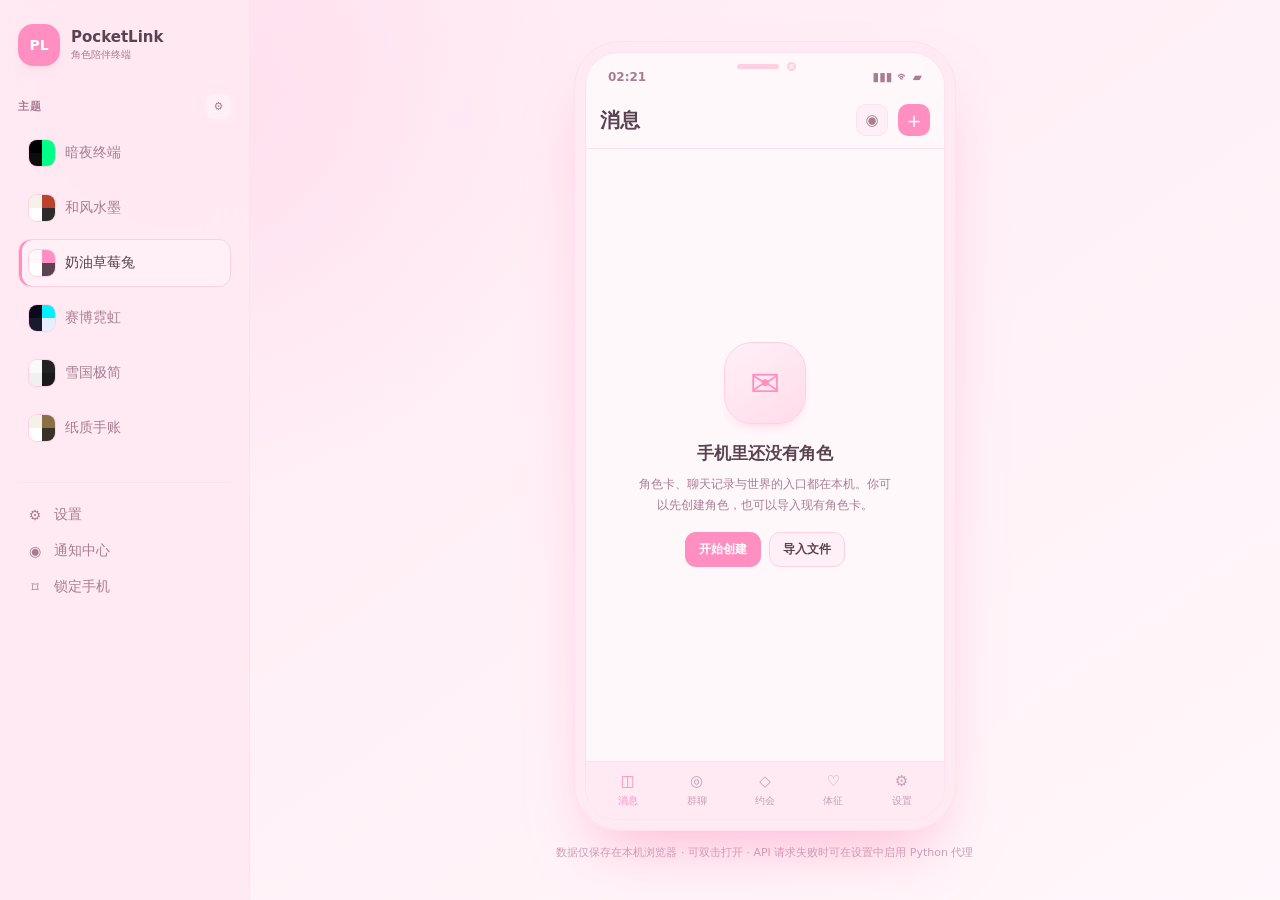
==== index.html @ b5852711 "Deploy PocketLink AI companion app" ====
<!doctype html>
<html lang="zh-CN">
<head>
  <meta charset="utf-8">
  <meta name="viewport" content="width=device-width,initial-scale=1,viewport-fit=cover">
  <meta name="color-scheme" content="light dark">
  <meta name="theme-color" content="#ff8fc0">
  <meta name="apple-mobile-web-app-capable" content="yes">
  <meta name="apple-mobile-web-app-status-bar-style" content="default">
  <meta name="apple-mobile-web-app-title" content="PocketLink">
  <meta name="mobile-web-app-capable" content="yes">
  <title>PocketLink · AI 角色扮演小手机</title>
  <link rel="manifest" href="manifest.webmanifest">
  <link rel="icon" href="icon.svg" type="image/svg+xml">
  <link rel="apple-touch-icon" href="icon.svg">
  <style>
    :root{--load-bg:#fff8fb;--load-fg:#5a4250;--load-acc:#ff8fc0}
    html,body{min-height:100%;margin:0;background:var(--load-bg);color:var(--load-fg)}
    body{font-family:"PingFang SC","Microsoft YaHei",system-ui,sans-serif}
    .initial-skeleton{display:grid;gap:10px;padding:24px}
    .initial-skeleton i{display:block;height:58px;border-radius:18px;background:linear-gradient(90deg,#ffe9f3,#fff0f7,#ffe9f3);background-size:200% 100%;animation:sk 1.4s infinite}
    .initial-skeleton i:first-child{width:58%;height:28px}
    @keyframes sk{to{background-position:-200% 0}}
  </style>
  <link rel="stylesheet" href="styles.css?v=4">
</head>
<body data-theme="strawberry">
  <div class="desktop-shell">
    <aside class="theme-rail" aria-label="主题选择器">
      <div class="brand">
        <div class="brand-mark">PL</div>
        <div>
          <strong>PocketLink</strong>
          <span>角色陪伴终端</span>
        </div>
      </div>
      <div class="rail-section">
        <div class="rail-title">
          <span>主题</span>
          <button class="mini-btn" data-action="open-theme-manager" title="主题管理">⚙</button>
        </div>
        <div id="themeRailList" class="theme-rail-list"></div>
      </div>
      <div class="rail-section rail-footer">
        <button class="rail-action" data-action="open-settings"><span>⚙</span>设置</button>
        <button class="rail-action" data-action="open-notifications"><span>◉</span>通知中心</button>
        <button class="rail-action" data-action="lock-app"><span>⌑</span>锁定手机</button>
      </div>
    </aside>

    <main class="stage">
      <section id="phone" class="phone">
        <div class="phone-hardware">
          <div class="phone-speaker"></div>
          <div class="phone-camera"></div>
        </div>
        <div class="phone-screen">
          <header class="status-bar">
            <span id="statusClock">09:41</span>
            <span>▮▮▮ ᯤ ▰</span>
          </header>
          <div id="screen" class="screen" aria-live="polite">
            <div class="initial-skeleton"><i></i><i></i><i></i><i></i><i></i></div>
          </div>
          <div id="callOverlay" class="call-overlay hidden" aria-live="polite"></div>
          <div id="sleepOverlay" class="sleep-overlay hidden" aria-live="polite"></div>
          <nav id="bottomNav" class="bottom-nav" aria-label="主导航">
            <button data-route="messages"><span>◫<i id="navUnread" class="nav-dot hidden"></i></span>消息</button>
            <button data-route="groups"><span>◎</span>群聊</button>
            <button data-route="dates"><span>◇</span>约会</button>
            <button data-route="health"><span>♡</span>体征</button>
            <button data-route="profile"><span>⚙</span>设置</button>
          </nav>
        </div>
        <div id="lockScreen" class="lock-screen hidden">
          <div class="lock-time" id="lockTime">09:41</div>
          <div class="lock-date" id="lockDate"></div>
          <div class="lock-brand">PocketLink</div>
          <button class="lock-open" data-action="unlock-app">轻触解锁</button>
        </div>
      </section>
      <p class="stage-hint">数据仅保存在本机浏览器 · 可双击打开 · API 请求失败时可在设置中启用 Python 代理</p>
    </main>
  </div>

  <div id="sheet" class="sheet hidden" role="dialog" aria-modal="true"></div>
  <div id="modal" class="modal hidden" role="dialog" aria-modal="true"></div>
  <div id="toasts" class="toasts"></div>
  <input id="globalFileInput" class="hidden" type="file">
  <script src="app.js?v=4" defer></script>
</body>
</html>
---- styles.css ----
:root {
  --safe-bottom: 10px;
  --font-scale: 1;
}

* {
  box-sizing: border-box;
}

html,
body {
  width: 100%;
  min-height: 100%;
  margin: 0;
}

body {
  overflow-x: hidden;
  overscroll-behavior: none;
  background:
    radial-gradient(circle at 16% 12%, color-mix(in srgb, var(--acc) 12%, transparent), transparent 28%),
    linear-gradient(145deg, var(--bg2), var(--bg));
  color: var(--fg);
  font-family: var(--font);
  font-size: calc(14px * var(--font-scale, 1));
  -webkit-font-smoothing: antialiased;
  font-family: var(--font), "Apple Color Emoji", "Segoe UI Emoji", "Noto Color Emoji", sans-serif;
  transition: background .25s ease, color .25s ease;
}

button,
input,
textarea,
select {
  color: inherit;
  font: inherit;
}

button {
  border: 0;
  cursor: pointer;
}

button:focus-visible,
input:focus-visible,
textarea:focus-visible,
select:focus-visible,
[tabindex]:focus-visible {
  outline: 2px solid var(--acc);
  outline-offset: 2px;
}

textarea {
  resize: vertical;
}

.hidden {
  display: none !important;
}

.desktop-shell {
  display: grid;
  grid-template-columns: 250px minmax(0, 1fr);
  min-height: 100vh;
}

.theme-rail {
  position: sticky;
  top: 0;
  height: 100vh;
  padding: 24px 18px;
  border-right: 1px solid var(--line);
  background: color-mix(in srgb, var(--panel) 86%, transparent);
  backdrop-filter: blur(18px);
  overflow-y: auto;
}

.brand {
  display: flex;
  align-items: center;
  gap: 11px;
  margin-bottom: 28px;
}

.brand-mark {
  display: grid;
  place-items: center;
  width: 42px;
  height: 42px;
  border-radius: calc(var(--radius) * .45);
  background: var(--acc);
  color: var(--me-fg);
  font-weight: 800;
  letter-spacing: 0;
  box-shadow: var(--shadow-bubble);
}

.brand strong,
.brand span {
  display: block;
}

.brand strong {
  font-size: 15px;
}

.brand span {
  margin-top: 2px;
  color: var(--dim);
  font-size: 10px;
}

.rail-section {
  margin-top: 22px;
}

.rail-title {
  display: flex;
  align-items: center;
  justify-content: space-between;
  margin-bottom: 10px;
  color: var(--dim);
  font-size: 11px;
  font-weight: 700;
  letter-spacing: .08em;
}

.theme-rail-list {
  display: grid;
  gap: 7px;
}

.theme-rail-item {
  display: grid;
  grid-template-columns: 28px 1fr;
  align-items: center;
  gap: 9px;
  width: 100%;
  padding: 9px;
  border: 1px solid transparent;
  border-radius: 12px;
  background: transparent;
  color: var(--dim);
  text-align: left;
}

.theme-rail-item:hover,
.theme-rail-item.active {
  border-color: var(--line2);
  background: var(--panel2);
  color: var(--fg);
}

.theme-rail-item.active {
  box-shadow: inset 3px 0 0 var(--acc);
}

.theme-swatch {
  display: grid;
  grid-template-columns: 1fr 1fr;
  width: 28px;
  height: 28px;
  overflow: hidden;
  border: 1px solid var(--line2);
  border-radius: 9px;
}

.theme-swatch i {
  display: block;
}

.rail-footer {
  margin-top: 30px;
  padding-top: 14px;
  border-top: 1px solid var(--line);
}

.rail-action {
  display: flex;
  align-items: center;
  gap: 10px;
  width: 100%;
  padding: 9px 8px;
  border-radius: 10px;
  background: transparent;
  color: var(--dim);
  text-align: left;
}

.rail-action:hover {
  background: var(--panel2);
  color: var(--fg);
}

.rail-action span {
  width: 18px;
  text-align: center;
}

.mini-btn {
  display: grid;
  place-items: center;
  width: 25px;
  height: 25px;
  border-radius: 8px;
  background: var(--panel2);
  color: var(--dim);
}

.stage {
  display: flex;
  flex-direction: column;
  align-items: center;
  justify-content: center;
  min-height: 100vh;
  padding: 24px;
}

.stage-hint {
  margin: 14px 0 0;
  color: var(--faint);
  font-size: 11px;
  text-align: center;
}

.phone {
  position: relative;
  width: 382px;
  height: 790px;
  flex: 0 0 auto;
  padding: 10px;
  border: 1px solid var(--line);
  border-radius: calc(var(--radius) + 12px);
  background: var(--panel);
  box-shadow: var(--shadow);
  transition: background .25s ease, border-color .25s ease, box-shadow .25s ease;
}

.phone-hardware {
  position: absolute;
  z-index: 20;
  top: 15px;
  left: 50%;
  width: 118px;
  height: 25px;
  transform: translateX(-50%);
  border-radius: 0 0 15px 15px;
  background: var(--bg);
  pointer-events: none;
}

.phone-speaker {
  position: absolute;
  top: 7px;
  left: 31px;
  width: 42px;
  height: 5px;
  border-radius: 4px;
  background: var(--line2);
}

.phone-camera {
  position: absolute;
  top: 5px;
  right: 28px;
  width: 9px;
  height: 9px;
  border: 2px solid var(--line2);
  border-radius: 50%;
  background: var(--bg2);
}

.phone-screen {
  position: relative;
  display: flex;
  flex-direction: column;
  height: 100%;
  overflow: hidden;
  border: 1px solid var(--line);
  border-radius: var(--radius);
  background: var(--bg);
  transition: background .3s ease, border-color .3s ease;
}

.status-bar {
  z-index: 10;
  display: flex;
  align-items: center;
  justify-content: space-between;
  min-height: 42px;
  padding: 13px 22px 7px;
  background: color-mix(in srgb, var(--bg) 86%, transparent);
  color: var(--dim);
  font-size: 12px;
  font-weight: 650;
  backdrop-filter: blur(14px);
}

.screen {
  position: relative;
  flex: 1;
  min-height: 0;
  overflow: hidden;
}

.bottom-nav {
  z-index: 10;
  display: grid;
  grid-template-columns: repeat(5, 1fr);
  flex: 0 0 auto;
  padding: 8px 8px calc(8px + env(safe-area-inset-bottom));
  border-top: 1px solid var(--line);
  background: color-mix(in srgb, var(--panel) 92%, transparent);
  backdrop-filter: blur(18px);
}

.bottom-nav button {
  position: relative;
  display: flex;
  flex-direction: column;
  align-items: center;
  gap: 3px;
  padding: 3px 0;
  border-radius: 10px;
  background: transparent;
  color: var(--faint);
  font-size: 10px;
}

.bottom-nav button span {
  position: relative;
  display: grid;
  place-items: center;
  min-height: 18px;
  font-size: 15px;
  line-height: 1;
}

.bottom-nav button.active {
  color: var(--acc);
}

.nav-dot {
  position: absolute;
  top: -5px;
  right: -8px;
  min-width: 14px;
  height: 14px;
  padding: 0 3px;
  border: 2px solid var(--panel);
  border-radius: 9px;
  background: var(--acc);
  color: var(--me-fg);
  font-size: 8px;
  font-style: normal;
  line-height: 10px;
}

.page {
  position: absolute;
  inset: 0;
  display: flex;
  flex-direction: column;
  animation: page-in .22s ease both;
}

@keyframes page-in {
  from { opacity: 0; transform: translateY(5px); }
  to { opacity: 1; transform: translateY(0); }
}

.topbar {
  z-index: 5;
  display: flex;
  align-items: center;
  gap: 10px;
  min-height: 54px;
  padding: 6px 14px 8px;
  border-bottom: 1px solid var(--line);
  background: color-mix(in srgb, var(--bg) 88%, transparent);
  backdrop-filter: blur(16px);
}

.topbar-main {
  min-width: 0;
  flex: 1;
}

.topbar-title {
  overflow: hidden;
  font-size: 20px;
  font-weight: 800;
  letter-spacing: 0;
  text-overflow: ellipsis;
  white-space: nowrap;
}

.topbar-subtitle {
  overflow: hidden;
  margin-top: 2px;
  color: var(--dim);
  font-size: 10px;
  text-overflow: ellipsis;
  white-space: nowrap;
}

.icon-btn {
  display: inline-grid;
  place-items: center;
  flex: 0 0 auto;
  width: 32px;
  height: 32px;
  border: 1px solid var(--line);
  border-radius: 10px;
  background: var(--panel2);
  color: var(--dim);
  font-size: 15px;
}

.icon-btn:hover {
  color: var(--fg);
  border-color: var(--line2);
}

.icon-btn.primary {
  border-color: transparent;
  background: var(--acc);
  color: var(--me-fg);
  font-size: 18px;
}

.icon-btn.danger {
  color: var(--err);
}

.page-scroll {
  flex: 1;
  min-height: 0;
  overflow-y: auto;
  overscroll-behavior: contain;
  padding-bottom: env(safe-area-inset-bottom);
  scrollbar-width: thin;
  scrollbar-color: var(--line2) transparent;
}

.page-content {
  padding: 14px;
}

.proactive-bar {
  display: flex;
  align-items: flex-start;
  gap: 9px;
  margin: 10px 12px 0;
  padding: 10px 11px;
  border: 1px solid color-mix(in srgb, var(--warn) 44%, var(--line));
  border-radius: 14px;
  background: color-mix(in srgb, var(--warn) 14%, var(--panel));
  color: var(--fg);
  font-size: 11px;
  line-height: 1.45;
}

.proactive-bar .spark {
  color: var(--warn);
}

.empty-state {
  display: flex;
  flex-direction: column;
  align-items: center;
  justify-content: center;
  min-height: 100%;
  padding: 34px 26px;
  text-align: center;
}

.empty-illustration {
  position: relative;
  display: grid;
  place-items: center;
  width: 82px;
  height: 82px;
  margin-bottom: 18px;
  border: 1px solid var(--line2);
  border-radius: 28px;
  background: linear-gradient(145deg, var(--panel2), var(--pop));
  color: var(--acc);
  font-size: 36px;
  box-shadow: var(--shadow-bubble);
}

.empty-state h2 {
  margin: 0;
  font-size: 17px;
}

.empty-state p {
  max-width: 260px;
  margin: 9px 0 17px;
  color: var(--dim);
  font-size: 12px;
  line-height: 1.7;
}

.empty-actions {
  display: flex;
  flex-wrap: wrap;
  justify-content: center;
  gap: 8px;
}

.btn {
  display: inline-flex;
  align-items: center;
  justify-content: center;
  gap: 7px;
  min-height: 34px;
  padding: 8px 13px;
  border: 1px solid var(--line2);
  border-radius: 11px;
  background: var(--panel2);
  color: var(--fg);
  font-size: 12px;
  font-weight: 650;
}

.btn:hover {
  border-color: var(--acc);
}

.btn.primary {
  border-color: transparent;
  background: var(--acc);
  color: var(--me-fg);
}

.btn.soft {
  border-color: transparent;
  background: color-mix(in srgb, var(--acc) 14%, var(--panel));
  color: var(--acc);
}

.btn.danger {
  border-color: color-mix(in srgb, var(--err) 50%, var(--line));
  color: var(--err);
}

.btn.wide {
  width: 100%;
}

.btn.small {
  min-height: 28px;
  padding: 5px 9px;
  border-radius: 9px;
  font-size: 10px;
}

.chat-list {
  padding: 6px 0 14px;
}

.chat-row {
  position: relative;
  display: grid;
  grid-template-columns: 46px minmax(0, 1fr) auto;
  align-items: center;
  gap: 11px;
  min-height: 68px;
  padding: 11px 18px;
  cursor: pointer;
}

.chat-row:hover {
  background: var(--panel2);
}

.chat-row:active {
  background: var(--pop);
}

.chat-avatar,
.avatar {
  position: relative;
  display: grid;
  place-items: center;
  overflow: visible;
  border-radius: 16px;
  background: var(--acc);
  color: var(--me-fg);
  font-size: 20px;
  font-weight: 750;
  background-position: center;
  background-size: cover;
}

.chat-avatar {
  width: 46px;
  height: 46px;
}

.avatar {
  width: 38px;
  height: 38px;
  font-size: 17px;
}

.avatar.large {
  width: 54px;
  height: 54px;
  border-radius: 18px;
  font-size: 23px;
}

.avatar > video,
.chat-avatar > video {
  width: 100%;
  height: 100%;
  border-radius: inherit;
  object-fit: cover;
  pointer-events: none;
}

.avatar.has-video,
.chat-avatar.has-video {
  overflow: hidden;
  background: var(--line2);
}

.online-dot {
  position: absolute;
  right: -1px;
  bottom: 1px;
  width: 12px;
  height: 12px;
  border: 2px solid var(--bg);
  border-radius: 50%;
  background: var(--ok);
}

.chat-main {
  min-width: 0;
}

.chat-line {
  display: flex;
  align-items: center;
  gap: 6px;
  min-width: 0;
}

.chat-name {
  overflow: hidden;
  font-size: 14px;
  font-weight: 750;
  text-overflow: ellipsis;
  white-space: nowrap;
}

.tag {
  display: inline-flex;
  align-items: center;
  max-width: 72px;
  min-height: 16px;
  padding: 1px 5px;
  overflow: hidden;
  border: 1px solid var(--line2);
  border-radius: 5px;
  color: var(--dim);
  font-size: 9px;
  line-height: 1.2;
  text-overflow: ellipsis;
  white-space: nowrap;
}

.tag.acc {
  border-color: color-mix(in srgb, var(--acc) 45%, var(--line));
  color: var(--acc);
}

.chat-preview {
  overflow: hidden;
  margin-top: 5px;
  color: var(--dim);
  font-size: 12.5px;
  text-overflow: ellipsis;
  white-space: nowrap;
}

.chat-side {
  display: flex;
  flex-direction: column;
  align-items: flex-end;
  gap: 7px;
  min-width: 36px;
}

.chat-time {
  color: var(--faint);
  font-size: 10px;
  white-space: nowrap;
}

.unread {
  display: grid;
  place-items: center;
  min-width: 18px;
  height: 18px;
  padding: 0 5px;
  border-radius: 10px;
  background: var(--acc);
  color: var(--me-fg);
  font-size: 10.5px;
  font-weight: 750;
}

.pin-mark {
  color: var(--warn);
  font-size: 10px;
}

.menu-list {
  display: grid;
  gap: 8px;
}

.menu-item {
  display: grid;
  grid-template-columns: 42px minmax(0, 1fr) auto;
  align-items: center;
  gap: 11px;
  width: 100%;
  padding: 11px;
  border: 1px solid var(--line);
  border-radius: 14px;
  background: var(--panel2);
  color: var(--fg);
  text-align: left;
}

.menu-item:hover {
  border-color: var(--line2);
  background: var(--pop);
}

.menu-icon {
  display: grid;
  place-items: center;
  width: 42px;
  height: 42px;
  border-radius: 13px;
  background: color-mix(in srgb, var(--acc) 14%, var(--panel));
  color: var(--acc);
  font-size: 20px;
}

.menu-item strong,
.menu-item small {
  display: block;
}

.menu-item strong {
  font-size: 13px;
}

.menu-item small {
  margin-top: 3px;
  color: var(--dim);
  font-size: 10px;
  line-height: 1.45;
}

.menu-chevron {
  color: var(--faint);
}

.chat-page .topbar {
  min-height: 58px;
}

.chat-heading {
  min-width: 0;
  flex: 1;
}

.chat-heading strong,
.chat-heading span {
  display: block;
  overflow: hidden;
  text-overflow: ellipsis;
  white-space: nowrap;
}

.chat-heading strong {
  font-size: 14px;
}

.chat-heading span {
  margin-top: 2px;
  color: var(--dim);
  font-size: 10px;
}

.group-check {
  margin: 8px 12px 0;
  padding: 8px 10px;
  border: 1px dashed var(--line2);
  border-radius: 11px;
  background: color-mix(in srgb, var(--panel) 75%, transparent);
  color: var(--dim);
  font-size: 9.5px;
  line-height: 1.5;
}

.group-check strong {
  color: var(--fg);
}

.message-list {
  display: flex;
  flex-direction: column;
  gap: 10px;
  min-height: 100%;
  padding: 12px 12px 22px;
}

.date-divider {
  align-self: center;
  margin: 7px 0;
  padding: 4px 9px;
  border-radius: 9px;
  background: color-mix(in srgb, var(--panel) 82%, transparent);
  color: var(--faint);
  font-size: 9px;
}

.msg {
  display: flex;
  align-items: flex-end;
  gap: 7px;
  max-width: 100%;
  animation: msg-in .35s ease both;
}

@keyframes msg-in {
  from { opacity: 0; transform: translateY(8px); }
  to { opacity: 1; transform: translateY(0); }
}

.msg.me {
  align-self: flex-end;
  flex-direction: row-reverse;
}

.msg .avatar {
  flex: 0 0 auto;
}

.msg-stack {
  display: flex;
  flex-direction: column;
  max-width: 84%;
}

.msg.me .msg-stack {
  align-items: flex-end;
}

.msg-author {
  margin: 0 4px 3px;
  color: var(--dim);
  font-size: 9px;
}

.msg-quote {
  max-width: 100%;
  margin-bottom: 4px;
  padding: 5px 8px;
  overflow: hidden;
  border-left: 2px solid var(--acc);
  border-radius: 6px;
  background: color-mix(in srgb, var(--panel) 82%, transparent);
  color: var(--dim);
  font-size: 9.5px;
  text-overflow: ellipsis;
  white-space: nowrap;
}

.bubble {
  position: relative;
  max-width: 100%;
  padding: 10px 13px;
  border: 1px solid var(--line);
  border-radius: var(--radius-bubble) var(--radius-bubble) var(--radius-bubble) 6px;
  background: var(--bubble);
  box-shadow: var(--shadow-bubble);
  font-size: 13.5px;
  line-height: 1.65;
  overflow-wrap: anywhere;
  transition: background .3s ease, color .3s ease, border-color .3s ease;
}

.bubble blockquote,
.msg-quote {
  border-left: 3px solid var(--acc);
}

.bubble blockquote {
  margin: 7px 0;
  padding: 7px 10px;
  border-radius: 7px;
  background: color-mix(in srgb, var(--acc) 9%, var(--panel2));
  color: var(--dim);
}

.bubble code {
  padding: 1px 4px;
  border: 1px solid var(--line);
  border-radius: 5px;
  background: color-mix(in srgb, var(--panel2) 88%, var(--acc));
  color: var(--acc2);
  font-family: ui-monospace, Consolas, monospace;
  font-size: .92em;
}

.bubble pre {
  margin: 8px 0;
  padding: 9px;
  overflow-x: auto;
  border: 1px solid var(--line);
  border-radius: 10px;
  background: color-mix(in srgb, var(--bg2) 90%, #000);
}

.bubble details {
  margin: 7px 0;
  padding: 8px;
  border: 1px solid var(--line);
  border-radius: 9px;
  background: color-mix(in srgb, var(--panel2) 88%, transparent);
}

.bubble summary {
  color: var(--acc);
  cursor: pointer;
  font-weight: 700;
}

.msg.me .bubble {
  border-color: transparent;
  border-radius: var(--radius-bubble) var(--radius-bubble) 6px var(--radius-bubble);
  background: var(--me);
  color: var(--me-fg);
}

.bubble p {
  margin: 0;
}

.bubble p + p {
  margin-top: 7px;
}

.bubble a {
  color: var(--acc2);
}

.msg-meta {
  display: flex;
  gap: 6px;
  margin: 4px 4px 0;
  color: var(--faint);
  font-size: 8.5px;
}

.msg-actions {
  display: flex;
  gap: 3px;
  margin-top: 3px;
}

.msg-actions button {
  padding: 2px 5px;
  border-radius: 6px;
  background: transparent;
  color: var(--faint);
  font-size: 9px;
}

.msg-actions button:hover {
  background: var(--panel2);
  color: var(--fg);
}

.typing {
  display: inline-flex;
  gap: 4px;
  align-items: center;
  min-height: 18px;
}

.typing i {
  width: 5px;
  height: 5px;
  border-radius: 50%;
  background: var(--dim);
  animation: typing .9s infinite alternate;
}

.typing i:nth-child(2) { animation-delay: .2s; }
.typing i:nth-child(3) { animation-delay: .4s; }

@keyframes typing {
  to { transform: translateY(-3px); opacity: .45; }
}

.system-msg {
  align-self: center;
  max-width: 88%;
  padding: 5px 9px;
  border: 1px solid var(--line);
  border-radius: 10px;
  background: color-mix(in srgb, var(--panel) 80%, transparent);
  color: var(--dim);
  font-size: 9.5px;
  text-align: center;
}

.voice-card {
  display: flex;
  align-items: center;
  gap: 9px;
  min-width: 150px;
}

.voice-play {
  display: grid;
  place-items: center;
  width: 30px;
  height: 30px;
  border-radius: 50%;
  background: color-mix(in srgb, var(--acc) 18%, var(--panel));
  color: var(--acc);
}

.waveform {
  display: flex;
  align-items: center;
  gap: 2px;
  height: 25px;
  flex: 1;
}

.waveform i {
  display: block;
  width: 2px;
  min-height: 4px;
  border-radius: 2px;
  background: currentColor;
  opacity: .55;
}

.voice-duration {
  font-size: 9px;
  opacity: .7;
}

.media-bubble {
  overflow: hidden;
  padding: 5px;
}

.media-bubble img,
.media-bubble video {
  display: block;
  width: 100%;
  max-height: 280px;
  border-radius: calc(var(--radius-bubble) - 3px);
  object-fit: cover;
}

.media-caption {
  padding: 7px 6px 4px;
  font-size: 12px;
}

.emoji-message {
  padding: 2px 4px;
  font-family: "Apple Color Emoji", "Segoe UI Emoji", "Noto Color Emoji", sans-serif;
  font-size: 42px;
  line-height: 1.15;
}

.location-message {
  display: grid;
  gap: 3px;
  min-width: 170px;
}

.location-map {
  display: grid;
  place-items: center;
  height: 74px;
  margin-bottom: 5px;
  border-radius: 9px;
  background:
    linear-gradient(35deg, transparent 42%, color-mix(in srgb, var(--line2) 70%, transparent) 43% 46%, transparent 47%),
    linear-gradient(125deg, transparent 48%, color-mix(in srgb, var(--line2) 65%, transparent) 49% 52%, transparent 53%),
    color-mix(in srgb, var(--acc) 12%, var(--panel2));
  color: var(--acc);
  font-size: 28px;
}

.location-message strong,
.location-message small {
  display: block;
}

.location-message small {
  color: var(--dim);
  font-size: 9px;
}

.transfer-message {
  display: flex;
  align-items: center;
  gap: 9px;
  min-width: 150px;
}

.transfer-icon {
  display: grid;
  place-items: center;
  width: 32px;
  height: 32px;
  border-radius: 10px;
  background: var(--acc);
  color: #fff;
  font-weight: 800;
}

.transfer-message strong,
.transfer-message small {
  display: block;
}

.transfer-message small {
  margin-top: 2px;
  color: var(--dim);
  font-size: 9px;
}

.transfer-message.accepted .transfer-icon {
  background: var(--ok);
}

.regenerate-note {
  margin-top: 4px;
  color: var(--warn);
  font-size: 8.5px;
}

.rich-frame {
  display: block;
  width: 100%;
  min-height: 32px;
  border: 0;
  background: transparent;
  color: var(--fg);
}

.status-panel {
  margin: 7px 0;
  padding: 9px;
  border: 1px solid var(--line2);
  border-radius: 10px;
  background: var(--panel2);
}

.status-panel summary {
  cursor: pointer;
  font-weight: 700;
}

.composer-wrap {
  flex: 0 0 auto;
  border-top: 1px solid var(--line);
  background: color-mix(in srgb, var(--panel) 94%, transparent);
  backdrop-filter: blur(18px);
}

.quick-bar {
  display: flex;
  gap: 6px;
  padding: 7px 10px 0;
  overflow-x: auto;
  scrollbar-width: none;
}

.quick-bar::-webkit-scrollbar {
  display: none;
}

.quick-chip {
  flex: 0 0 auto;
  padding: 5px 9px;
  border: 1px solid var(--line2);
  border-radius: 10px;
  background: var(--panel2);
  color: var(--dim);
  font-size: 10px;
}

.reply-banner {
  display: flex;
  align-items: center;
  gap: 8px;
  padding: 6px 11px 0;
  color: var(--dim);
  font-size: 9.5px;
}

.reply-banner span {
  flex: 1;
  overflow: hidden;
  text-overflow: ellipsis;
  white-space: nowrap;
}

.composer {
  display: grid;
  grid-template-columns: 34px 34px minmax(0, 1fr) 34px 38px;
  align-items: end;
  gap: 6px;
  padding: 8px 10px 10px;
}

.composer textarea {
  width: 100%;
  min-height: 38px;
  max-height: 104px;
  padding: 9px 12px;
  overflow-y: auto;
  border: 1px solid var(--line2);
  border-radius: 19px;
  background: var(--bg);
  line-height: 18px;
}

.composer-btn,
.send-btn {
  display: grid;
  place-items: center;
  width: 34px;
  height: 34px;
  border-radius: 50%;
  background: transparent;
  color: var(--dim);
}

.send-btn {
  width: 38px;
  height: 38px;
  background: var(--acc);
  color: var(--me-fg);
  font-size: 16px;
}

.surface {
  padding: 13px;
  border: 1px solid var(--line);
  border-radius: 16px;
  background: var(--panel);
}

.surface + .surface {
  margin-top: 11px;
}

.surface-title {
  display: flex;
  align-items: center;
  justify-content: space-between;
  gap: 10px;
  margin-bottom: 10px;
}

.surface-title strong {
  font-size: 13px;
}

.surface-title span {
  color: var(--dim);
  font-size: 10px;
}

.grid {
  display: grid;
  grid-template-columns: repeat(2, minmax(0, 1fr));
  gap: 9px;
}

.grid.three {
  grid-template-columns: repeat(3, minmax(0, 1fr));
}

.dashboard-intro {
  display: flex;
  align-items: center;
  justify-content: space-between;
  gap: 14px;
  min-height: 130px;
  margin-bottom: 12px;
  padding: 18px;
  overflow: hidden;
  border: 1px solid var(--line2);
  border-radius: 20px;
  background:
    radial-gradient(circle at 86% 18%, color-mix(in srgb, var(--acc) 32%, transparent), transparent 34%),
    linear-gradient(135deg, var(--panel2), var(--pop));
  box-shadow: var(--shadow-bubble);
}

.dashboard-intro span {
  color: var(--acc);
  font-size: 9px;
  font-weight: 800;
  letter-spacing: .12em;
}

.dashboard-intro h2 {
  margin: 6px 0 4px;
  font-size: 20px;
}

.dashboard-intro p {
  max-width: 220px;
  margin: 0;
  color: var(--dim);
  font-size: 10px;
  line-height: 1.55;
}

.dashboard-orbit {
  display: grid;
  place-items: center;
  width: 70px;
  height: 70px;
  flex: 0 0 auto;
  border: 1px solid var(--line2);
  border-radius: 50%;
  background: color-mix(in srgb, var(--panel) 70%, transparent);
  color: var(--acc);
  font-size: 18px;
  font-weight: 800;
  box-shadow: inset 0 0 0 9px color-mix(in srgb, var(--acc) 8%, transparent);
}

.dashboard-grid {
  display: grid;
  grid-template-columns: repeat(2, minmax(0, 1fr));
  gap: 9px;
  margin-bottom: 12px;
}

.dashboard-card {
  display: flex;
  min-height: 116px;
  flex-direction: column;
  align-items: flex-start;
  gap: 5px;
  padding: 13px;
  border: 1px solid var(--line);
  border-radius: 16px;
  background: var(--panel2);
  color: var(--fg);
  text-align: left;
}

.dashboard-card:hover {
  border-color: var(--line2);
  background: var(--pop);
}

.dashboard-card.primary {
  border-color: color-mix(in srgb, var(--acc) 55%, var(--line));
  background: color-mix(in srgb, var(--acc) 12%, var(--panel));
}

.dashboard-icon {
  display: grid;
  place-items: center;
  width: 34px;
  height: 34px;
  margin-bottom: 4px;
  border-radius: 11px;
  background: color-mix(in srgb, var(--acc) 15%, var(--panel));
  color: var(--acc);
  font-size: 17px;
}

.dashboard-card strong {
  font-size: 12px;
}

.dashboard-card small {
  color: var(--dim);
  font-size: 9px;
  line-height: 1.45;
}

.section-heading {
  display: flex;
  align-items: center;
  justify-content: space-between;
  gap: 10px;
  margin: 2px 2px 11px;
}

.section-heading strong,
.section-heading span {
  display: block;
}

.section-heading strong {
  font-size: 15px;
}

.section-heading span {
  margin-top: 3px;
  color: var(--dim);
  font-size: 9.5px;
}

.content-resource-grid {
  display: grid;
  gap: 8px;
  margin-bottom: 12px;
}

.content-resource-card {
  display: grid;
  grid-template-columns: 42px minmax(0, 1fr) auto;
  align-items: center;
  gap: 10px;
  padding: 11px;
  border: 1px solid var(--line);
  border-radius: 14px;
  background: var(--panel2);
  color: var(--fg);
  text-align: left;
}

.content-resource-card:hover {
  border-color: var(--acc);
}

.content-resource-icon {
  display: grid;
  place-items: center;
  width: 42px;
  height: 42px;
  border-radius: 13px;
  background: color-mix(in srgb, var(--acc) 12%, var(--panel));
  color: var(--acc);
  font-size: 16px;
}

.content-resource-card strong,
.content-resource-card small {
  display: block;
}

.content-resource-card strong {
  font-size: 12px;
}

.content-resource-card small {
  margin-top: 3px;
  color: var(--dim);
  font-size: 9px;
  line-height: 1.4;
}

.content-resource-card b {
  color: var(--acc);
  font-size: 14px;
}

.metric {
  padding: 10px;
  border: 1px solid var(--line);
  border-radius: 13px;
  background: var(--panel2);
}

.metric strong,
.metric span {
  display: block;
}

.metric strong {
  font-size: 15px;
}

.metric span {
  margin-top: 3px;
  color: var(--dim);
  font-size: 9px;
}

.progress {
  height: 7px;
  overflow: hidden;
  border-radius: 6px;
  background: var(--line);
}

.progress i {
  display: block;
  height: 100%;
  border-radius: inherit;
  background: var(--acc);
}

.api-card,
.manager-card,
.date-card,
.theme-card {
  position: relative;
  padding: 12px;
  border: 1px solid var(--line);
  border-radius: 15px;
  background: var(--panel2);
}

.api-card + .api-card,
.manager-card + .manager-card,
.date-card + .date-card {
  margin-top: 8px;
}

.card-head {
  display: flex;
  align-items: flex-start;
  gap: 9px;
}

.card-head-main {
  min-width: 0;
  flex: 1;
}

.card-head strong,
.card-head small {
  display: block;
}

.card-head strong {
  font-size: 13px;
}

.card-head small {
  margin-top: 3px;
  overflow: hidden;
  color: var(--dim);
  font-size: 9.5px;
  text-overflow: ellipsis;
  white-space: nowrap;
}

.card-actions {
  display: flex;
  flex-wrap: wrap;
  gap: 6px;
  margin-top: 10px;
}

.provider-template {
  padding: 9px;
  border: 1px dashed var(--line2);
  border-radius: 11px;
  color: var(--dim);
  font-size: 10px;
  line-height: 1.5;
}

.theme-card-grid {
  display: grid;
  grid-template-columns: repeat(2, minmax(0, 1fr));
  gap: 9px;
}

.theme-card {
  padding: 9px;
  cursor: pointer;
}

.theme-card.active {
  border-color: var(--acc);
  box-shadow: 0 0 0 1px var(--acc);
}

.theme-preview {
  display: grid;
  grid-template-columns: 1.2fr .7fr .7fr;
  height: 52px;
  margin-bottom: 8px;
  overflow: hidden;
  border: 1px solid var(--line2);
  border-radius: 11px;
}

.theme-preview i {
  display: block;
}

.theme-card strong {
  font-size: 11px;
}

.theme-card small {
  display: block;
  margin-top: 3px;
  color: var(--dim);
  font-size: 9px;
}

.tabs {
  display: flex;
  gap: 6px;
  padding: 10px 12px 0;
  overflow-x: auto;
  scrollbar-width: none;
}

.tabs::-webkit-scrollbar {
  display: none;
}

.tab {
  flex: 0 0 auto;
  padding: 7px 10px;
  border: 1px solid var(--line);
  border-radius: 10px;
  background: var(--panel2);
  color: var(--dim);
  font-size: 10px;
}

.tab.active {
  border-color: var(--acc);
  background: color-mix(in srgb, var(--acc) 14%, var(--panel));
  color: var(--acc);
}

.sheet {
  position: fixed;
  z-index: 80;
  inset: 0;
  display: flex;
  align-items: flex-end;
  justify-content: center;
  background: rgb(0 0 0 / .5);
  backdrop-filter: blur(3px);
}

.sheet-panel {
  width: min(410px, 100%);
  padding: 10px 12px calc(16px + env(safe-area-inset-bottom));
  border-radius: 22px 22px 0 0;
  background: var(--panel);
  box-shadow: 0 -18px 55px rgb(0 0 0 / .22);
  animation: sheet-in .24s ease both;
}

@keyframes sheet-in {
  from { transform: translateY(100%); }
  to { transform: translateY(0); }
}

.sheet-handle {
  width: 36px;
  height: 4px;
  margin: 0 auto 12px;
  border-radius: 3px;
  background: var(--line2);
}

.sheet-title {
  margin: 0 5px 10px;
  font-size: 13px;
}

.sheet-list {
  display: grid;
  gap: 7px;
}

.modal {
  position: fixed;
  z-index: 90;
  inset: 0;
  display: grid;
  place-items: center;
  padding: 18px;
  background: rgb(0 0 0 / .55);
  backdrop-filter: blur(5px);
}

.modal-panel {
  display: flex;
  flex-direction: column;
  width: min(720px, 100%);
  max-height: min(86vh, 820px);
  overflow: hidden;
  border: 1px solid var(--line2);
  border-radius: 20px;
  background: var(--panel);
  box-shadow: var(--shadow);
  animation: modal-in .2s ease both;
}

@keyframes modal-in {
  from { opacity: 0; transform: scale(.97) translateY(5px); }
  to { opacity: 1; transform: scale(1) translateY(0); }
}

.modal-head {
  display: flex;
  align-items: center;
  gap: 10px;
  padding: 14px 16px;
  border-bottom: 1px solid var(--line);
}

.modal-head h2 {
  min-width: 0;
  flex: 1;
  margin: 0;
  overflow: hidden;
  font-size: 15px;
  text-overflow: ellipsis;
  white-space: nowrap;
}

.modal-body {
  flex: 1;
  min-height: 0;
  padding: 16px;
  overflow: auto;
}

.modal-actions {
  display: flex;
  justify-content: flex-end;
  gap: 8px;
  padding: 12px 16px;
  border-top: 1px solid var(--line);
}

.form-grid {
  display: grid;
  grid-template-columns: repeat(2, minmax(0, 1fr));
  gap: 12px;
}

.form-grid.single {
  grid-template-columns: 1fr;
}

.field {
  min-width: 0;
}

.field.full {
  grid-column: 1 / -1;
}

.field label,
.field > span {
  display: block;
  margin: 0 0 5px 2px;
  color: var(--dim);
  font-size: 10px;
  font-weight: 650;
}

.field input,
.field textarea,
.field select {
  width: 100%;
  min-height: 36px;
  padding: 8px 10px;
  border: 1px solid var(--line2);
  border-radius: 10px;
  background: var(--bg);
  font-size: 12px;
}

.field textarea {
  min-height: 92px;
  line-height: 1.55;
}

.field textarea.tall {
  min-height: 180px;
}

.field-hint {
  margin: 5px 2px 0;
  color: var(--faint);
  font-size: 9px;
  line-height: 1.45;
}

.check-row {
  display: flex;
  align-items: center;
  justify-content: space-between;
  gap: 12px;
  padding: 8px 0;
  border-bottom: 1px solid var(--line);
}

.check-row:last-child {
  border-bottom: 0;
}

.check-row label {
  font-size: 11px;
}

.check-row small {
  display: block;
  margin-top: 2px;
  color: var(--dim);
  font-size: 9px;
}

.switch {
  position: relative;
  flex: 0 0 auto;
  width: 38px;
  height: 22px;
}

.switch input {
  position: absolute;
  opacity: 0;
}

.switch i {
  display: block;
  width: 100%;
  height: 100%;
  border-radius: 12px;
  background: var(--line2);
  transition: .2s ease;
}

.switch i::after {
  display: block;
  width: 16px;
  height: 16px;
  margin: 3px;
  border-radius: 50%;
  background: var(--panel);
  box-shadow: 0 1px 3px rgb(0 0 0 / .2);
  content: "";
  transition: .2s ease;
}

.switch input:checked + i {
  background: var(--acc);
}

.switch input:checked + i::after {
  transform: translateX(16px);
}

.range-row {
  display: grid;
  grid-template-columns: 1fr 58px;
  align-items: center;
  gap: 8px;
}

.range-row input[type="range"] {
  padding: 0;
  border: 0;
  background: transparent;
}

.range-row output {
  color: var(--dim);
  font-size: 10px;
  text-align: right;
}

.personality-grid {
  display: grid;
  gap: 7px;
  padding: 10px;
  border: 1px solid var(--line);
  border-radius: 12px;
  background: var(--panel2);
}

.personality-row {
  display: grid;
  grid-template-columns: 34px minmax(0, 1fr) 34px 28px;
  align-items: center;
  gap: 7px;
  color: var(--dim);
  font-size: 9px;
}

.personality-row input[type="range"] {
  width: 100%;
  accent-color: var(--acc);
}

.personality-row output {
  color: var(--acc);
  font-size: 9px;
  text-align: right;
}

.chip-row {
  display: flex;
  flex-wrap: wrap;
  gap: 6px;
}

.chip {
  padding: 5px 8px;
  border: 1px solid var(--line2);
  border-radius: 9px;
  background: var(--panel2);
  color: var(--dim);
  font-size: 9.5px;
}

.chip.active {
  border-color: var(--acc);
  background: color-mix(in srgb, var(--acc) 14%, var(--panel));
  color: var(--acc);
}

.prompt-item {
  display: grid;
  grid-template-columns: 28px minmax(0, 1fr) auto;
  gap: 8px;
  align-items: start;
  padding: 9px;
  border: 1px solid var(--line);
  border-radius: 12px;
  background: var(--panel2);
}

.prompt-item + .prompt-item {
  margin-top: 7px;
}

.drag-handle {
  padding-top: 2px;
  color: var(--faint);
  cursor: grab;
  text-align: center;
}

.prompt-item textarea {
  min-height: 72px;
}

.entry-preview {
  display: -webkit-box;
  overflow: hidden;
  color: var(--dim);
  font-size: 10px;
  line-height: 1.5;
  -webkit-box-orient: vertical;
  -webkit-line-clamp: 2;
}

.code {
  padding: 9px;
  overflow: auto;
  border: 1px solid var(--line);
  border-radius: 10px;
  background: color-mix(in srgb, var(--bg2) 88%, #000);
  color: var(--fg);
  font-family: ui-monospace, Consolas, monospace;
  font-size: 10px;
  line-height: 1.5;
  white-space: pre-wrap;
}

.toasts {
  position: fixed;
  z-index: 120;
  top: 18px;
  right: 18px;
  display: grid;
  gap: 8px;
  width: min(340px, calc(100vw - 32px));
  pointer-events: none;
}

.toast {
  padding: 10px 12px;
  border: 1px solid var(--line2);
  border-radius: 12px;
  background: var(--pop);
  box-shadow: var(--shadow);
  color: var(--fg);
  font-size: 11px;
  line-height: 1.5;
  animation: toast-in .2s ease both;
}

.toast.error {
  border-color: color-mix(in srgb, var(--err) 55%, var(--line));
}

.toast.success {
  border-color: color-mix(in srgb, var(--ok) 55%, var(--line));
}

@keyframes toast-in {
  from { opacity: 0; transform: translateY(-6px); }
  to { opacity: 1; transform: translateY(0); }
}

.lock-screen {
  position: absolute;
  z-index: 70;
  inset: 10px;
  display: flex;
  flex-direction: column;
  align-items: center;
  justify-content: center;
  border-radius: var(--radius);
  background:
    linear-gradient(160deg, color-mix(in srgb, var(--acc) 22%, var(--bg)), var(--bg) 48%),
    var(--bg);
  color: var(--fg);
}

.lock-time {
  font-size: 57px;
  font-weight: 300;
  letter-spacing: -.06em;
}

.lock-date {
  margin-top: 5px;
  color: var(--dim);
  font-size: 12px;
}

.lock-brand {
  margin-top: 48px;
  color: var(--acc);
  font-size: 12px;
  font-weight: 800;
  letter-spacing: .18em;
}

.lock-open {
  margin-top: 12px;
  padding: 9px 16px;
  border: 1px solid var(--line2);
  border-radius: 18px;
  background: color-mix(in srgb, var(--panel) 82%, transparent);
  color: var(--dim);
  font-size: 10px;
}

.notification {
  padding: 10px;
  border: 1px solid var(--line);
  border-radius: 12px;
  background: var(--panel2);
}

.memory-card {
  overflow: hidden;
  border: 1px solid var(--line2);
  border-radius: 18px;
  background: var(--panel);
  box-shadow: var(--shadow-bubble);
}

.memory-card + .memory-card {
  margin-top: 11px;
}

.memory-card-image,
.memory-card-pattern {
  width: 100%;
  height: 126px;
  object-fit: cover;
}

.memory-card-pattern {
  display: grid;
  place-items: center;
  background:
    radial-gradient(circle at 25% 30%, color-mix(in srgb, var(--acc) 45%, transparent), transparent 30%),
    linear-gradient(135deg, var(--panel2), var(--pop));
  color: var(--acc);
  font-size: 36px;
}

.memory-card-body {
  padding: 12px;
}

.memory-scene {
  margin: 0 0 9px;
  color: var(--fg);
  font-size: 11px;
  line-height: 1.65;
}

.memory-line {
  display: grid;
  grid-template-columns: auto 1fr;
  gap: 7px;
  padding: 6px 0;
  border-top: 1px solid var(--line);
  color: var(--dim);
  font-size: 10px;
}

.memory-line strong {
  color: var(--acc);
}

.notification + .notification {
  margin-top: 7px;
}

.notification.unread {
  border-color: color-mix(in srgb, var(--warn) 45%, var(--line));
}

.notification strong,
.notification span {
  display: block;
}

.notification strong {
  font-size: 11px;
}

.notification span {
  margin-top: 4px;
  color: var(--dim);
  font-size: 9.5px;
  line-height: 1.45;
}

.avatar-studio {
  display: grid;
  grid-template-columns: 112px minmax(0, 1fr);
  gap: 13px;
  align-items: start;
}

.avatar-preview-large {
  position: relative;
  display: grid;
  place-items: center;
  width: 112px;
  height: 112px;
  overflow: hidden;
  border: 1px solid var(--line2);
  border-radius: 32px;
  background: var(--panel2);
  color: var(--acc);
  font-size: 46px;
  box-shadow: var(--shadow-bubble);
}

.avatar-preview-large img,
.avatar-preview-large video {
  width: 100%;
  height: 100%;
  object-fit: cover;
}

.avatar-reference-card {
  display: flex;
  align-items: center;
  gap: 8px;
  padding: 8px;
  border: 1px dashed var(--line2);
  border-radius: 11px;
  background: var(--panel2);
}

.avatar-reference-card img {
  width: 42px;
  height: 42px;
  border-radius: 11px;
  object-fit: cover;
}

.workspace-tools {
  display: flex;
  flex-wrap: wrap;
  gap: 7px;
  margin-top: 9px;
}

.call-overlay {
  position: absolute;
  z-index: 65;
  inset: 0;
  display: flex;
  flex-direction: column;
  overflow: hidden;
  background: #09090b;
  color: #fff;
}

.call-stage {
  position: absolute;
  inset: 0;
}

.call-character-media,
.call-character-media img,
.call-character-media video {
  width: 100%;
  height: 100%;
  object-fit: cover;
}

.call-character-media::after {
  position: absolute;
  inset: 0;
  background: linear-gradient(to bottom, rgb(0 0 0 / .08), rgb(0 0 0 / .2) 48%, rgb(0 0 0 / .78));
  content: "";
}

.call-avatar-fallback {
  position: absolute;
  inset: 0;
  display: grid;
  place-items: center;
  background:
    radial-gradient(circle at 50% 38%, color-mix(in srgb, var(--acc) 45%, transparent), transparent 36%),
    linear-gradient(160deg, #252536, #08080d);
  color: var(--acc);
  font-size: 92px;
}

.call-top {
  position: relative;
  z-index: 3;
  display: flex;
  align-items: flex-start;
  justify-content: space-between;
  gap: 12px;
  padding: calc(18px + env(safe-area-inset-top)) 18px 12px;
}

.call-person strong,
.call-person span {
  display: block;
}

.call-person strong {
  font-size: 17px;
}

.call-person span {
  margin-top: 4px;
  color: rgb(255 255 255 / .72);
  font-size: 11px;
}

.call-status-pill {
  padding: 5px 9px;
  border: 1px solid rgb(255 255 255 / .2);
  border-radius: 12px;
  background: rgb(0 0 0 / .3);
  font-size: 10px;
  backdrop-filter: blur(10px);
}

.call-user-video {
  position: absolute;
  z-index: 3;
  top: calc(74px + env(safe-area-inset-top));
  right: 14px;
  width: 94px;
  height: 132px;
  overflow: hidden;
  border: 1px solid rgb(255 255 255 / .26);
  border-radius: 17px;
  background: #17171d;
  box-shadow: 0 12px 35px rgb(0 0 0 / .35);
}

.call-user-video video {
  width: 100%;
  height: 100%;
  object-fit: cover;
  transform: scaleX(-1);
}

.call-subtitle {
  position: absolute;
  z-index: 4;
  right: 18px;
  bottom: 168px;
  left: 18px;
  min-height: 50px;
  padding: 10px 12px;
  border: 1px solid rgb(255 255 255 / .12);
  border-radius: 14px;
  background: rgb(0 0 0 / .38);
  color: rgb(255 255 255 / .9);
  font-size: 12px;
  line-height: 1.55;
  backdrop-filter: blur(14px);
}

.call-controls {
  position: relative;
  z-index: 5;
  display: flex;
  align-items: center;
  justify-content: center;
  gap: 12px;
  margin-top: auto;
  padding: 14px 16px calc(20px + env(safe-area-inset-bottom));
  background: linear-gradient(to top, rgb(0 0 0 / .78), transparent);
}

.call-control {
  display: grid;
  place-items: center;
  width: 48px;
  height: 48px;
  border: 1px solid rgb(255 255 255 / .17);
  border-radius: 50%;
  background: rgb(255 255 255 / .11);
  color: #fff;
  font-size: 17px;
  backdrop-filter: blur(14px);
}

.call-control.active {
  background: rgb(255 255 255 / .28);
}

.call-control.end {
  background: #e5564b;
}

.call-control.generate {
  width: 54px;
  height: 54px;
  background: var(--acc);
  color: var(--me-fg);
}

.call-text-form {
  position: absolute;
  z-index: 6;
  right: 14px;
  bottom: 95px;
  left: 14px;
  display: grid;
  grid-template-columns: 1fr 38px;
  gap: 7px;
}

.call-text-form input {
  min-height: 40px;
  padding: 9px 12px;
  border: 1px solid rgb(255 255 255 / .2);
  border-radius: 18px;
  background: rgb(0 0 0 / .42);
  color: #fff;
  backdrop-filter: blur(14px);
}

.call-text-form button {
  border-radius: 50%;
  background: #fff;
  color: #111;
}

.sleep-overlay {
  position: absolute;
  z-index: 68;
  inset: 0;
  display: flex;
  flex-direction: column;
  align-items: center;
  justify-content: center;
  padding: 28px;
  background: #050509;
  color: rgb(255 255 255 / .72);
  text-align: center;
  transition: opacity 2s ease, background 2s ease;
}

.sleep-overlay.dim {
  background: #000;
  color: rgb(255 255 255 / .25);
}

.sleep-overlay .sleep-orb {
  width: 132px;
  height: 132px;
  margin-bottom: 24px;
  border: 1px solid rgb(255 255 255 / .12);
  border-radius: 50%;
  background: radial-gradient(circle at 36% 32%, var(--acc), color-mix(in srgb, var(--acc) 18%, #09090d) 42%, transparent 72%);
  box-shadow: 0 0 80px -18px var(--acc);
  animation: sleep-pulse 5s ease-in-out infinite;
}

@keyframes sleep-pulse {
  50% { transform: scale(1.05); opacity: .72; }
}

.sleep-overlay strong {
  color: #fff;
  font-size: 16px;
}

.sleep-overlay p {
  margin: 10px 0 20px;
  font-size: 11px;
  line-height: 1.7;
}

.sleep-stop {
  padding: 9px 16px;
  border: 1px solid rgb(255 255 255 / .2);
  border-radius: 18px;
  background: rgb(255 255 255 / .08);
  color: #fff;
}

.search-result {
  padding: 9px;
  border: 1px solid var(--line);
  border-radius: 11px;
  background: var(--panel2);
}

.search-result + .search-result {
  margin-top: 7px;
}

.search-result strong {
  font-size: 11px;
}

.search-result p {
  margin: 5px 0 0;
  color: var(--dim);
  font-size: 10px;
  line-height: 1.5;
}

/* 内置主题：奶油草莓兔 */
[data-theme="strawberry"] {
  --bg: #fff8fb; --bg2: #ffe9f3;
  --panel: #ffe9f3; --panel2: #fff0f7; --pop: #ffdcea;
  --line: #ffe0ee; --line2: #ffd0e2;
  --fg: #5a4250; --dim: #a87d92; --faint: #c99fb5;
  --acc: #ff8fc0; --acc2: #ffb6d5;
  --ok: #57bb84; --warn: #e2a63c; --err: #e5564b;
  --me: linear-gradient(135deg, #ffb6d5, #ff8fc0); --me-fg: #fff;
  --bubble: #fff;
  --radius: 34px; --radius-bubble: 20px;
  --font: "PingFang SC", "Hiragino Sans GB", "Microsoft YaHei", system-ui, sans-serif;
  --shadow: 0 34px 64px -24px rgba(255,130,180,.55);
  --shadow-bubble: 0 6px 16px -12px rgba(255,120,170,.9);
}

/* 内置主题：暗夜终端 */
[data-theme="terminal"] {
  --bg: #000; --bg2: #0a0a0a;
  --panel: #0d0d0d; --panel2: #141414; --pop: #1a1a1a;
  --line: #1f3f2a; --line2: #2a5a3a;
  --fg: #00ff88; --dim: #5bb77a; --faint: #397a50;
  --acc: #00ff88; --acc2: #00cc66;
  --ok: #00ff88; --warn: #ffaa00; --err: #ff5555;
  --me: #003d20; --me-fg: #00ff88;
  --bubble: #0d0d0d;
  --radius: 6px; --radius-bubble: 4px;
  --font: ui-monospace, Consolas, "Courier New", monospace;
  --shadow: 0 0 0 1px #00ff88, 0 0 40px -10px rgba(0,255,136,.3);
  --shadow-bubble: 0 0 0 1px #1f3f2a;
}

/* 内置主题：纸质手账 */
[data-theme="journal"] {
  --bg: #f5f0e8; --bg2: #ede5d8;
  --panel: #faf7f2; --panel2: #fffdf9; --pop: #e8dcc8;
  --line: #d8cbb5; --line2: #c4b49a;
  --fg: #3a3228; --dim: #795d3d; --faint: #a99777;
  --acc: #8b6f47; --acc2: #a88a5c;
  --ok: #6b9e5a; --warn: #c8873a; --err: #b8442e;
  --me: #e8dcc8; --me-fg: #3a3228;
  --bubble: #fff;
  --radius: 10px; --radius-bubble: 6px;
  --font: "Kaiti SC", "STKaiti", "Songti SC", "SimSun", serif;
  --shadow: 0 2px 12px rgba(139,111,71,.15);
  --shadow-bubble: 0 1px 4px rgba(139,111,71,.12);
}

/* 内置主题：赛博霓虹 */
[data-theme="cyber"] {
  --bg: #0a0a1a; --bg2: #12122a;
  --panel: #141428; --panel2: #1a1a35; --pop: #22224a;
  --line: #2a2a5a; --line2: #3a3a7a;
  --fg: #e8f0ff; --dim: #929fc7; --faint: #67739b;
  --acc: #00f0ff; --acc2: #ff2e88;
  --ok: #00ff88; --warn: #ffaa00; --err: #ff2e88;
  --me: linear-gradient(135deg, #ff2e88, #00f0ff); --me-fg: #0a0a1a;
  --bubble: #1a1a2e;
  --radius: 20px; --radius-bubble: 16px;
  --font: "Segoe UI", "PingFang SC", "Microsoft YaHei", system-ui, sans-serif;
  --shadow: 0 0 30px -8px rgba(0,240,255,.4);
  --shadow-bubble: 0 0 16px -6px rgba(0,240,255,.5);
}

/* 内置主题：和风水墨 */
[data-theme="sumi"] {
  --bg: #f5f2ea; --bg2: #ebe6da;
  --panel: #fff; --panel2: #faf8f3; --pop: #e8e2d5;
  --line: #d8d0c0; --line2: #b8ae9a;
  --fg: #2c2c2c; --dim: #626262; --faint: #8c8c8c;
  --acc: #b8442e; --acc2: #8a3020;
  --ok: #5a8a4a; --warn: #c8873a; --err: #b8442e;
  --me: #2c2c2c; --me-fg: #fff;
  --bubble: #fff;
  --radius: 6px; --radius-bubble: 4px;
  --font: "Songti SC", "STSong", "SimSun", serif;
  --shadow: 0 1px 4px rgba(0,0,0,.08);
  --shadow-bubble: 0 1px 2px rgba(0,0,0,.06);
}

/* 内置主题：雪国极简 */
[data-theme="snow"] {
  --bg: #fafafa; --bg2: #f0f0f0;
  --panel: #fff; --panel2: #f8f8f8; --pop: #eee;
  --line: #e0e0e0; --line2: #ccc;
  --fg: #1a1a1a; --dim: #626262; --faint: #949494;
  --acc: #222; --acc2: #444;
  --ok: #2e8a4a; --warn: #c8873a; --err: #c02e2e;
  --me: #222; --me-fg: #fff;
  --bubble: #f0f0f0;
  --radius: 14px; --radius-bubble: 12px;
  --font: "Inter", "Helvetica Neue", "PingFang SC", system-ui, sans-serif;
  --shadow: 0 1px 3px rgba(0,0,0,.06);
  --shadow-bubble: 0 1px 2px rgba(0,0,0,.04);
}

@media (max-width: 820px) {
  .desktop-shell {
    display: block;
  }

  .theme-rail {
    position: relative;
    display: flex;
    align-items: center;
    gap: 12px;
    width: 100%;
    height: auto;
    padding: calc(8px + env(safe-area-inset-top)) 12px 8px;
    overflow-x: auto;
    border-right: 0;
    border-bottom: 1px solid var(--line);
  }

  .brand {
    flex: 0 0 auto;
    margin: 0;
  }

  .brand > div:last-child,
  .rail-title,
  .rail-footer {
    display: none;
  }

  .rail-section {
    margin: 0;
  }

  .theme-rail-list {
    display: flex;
    gap: 6px;
  }

  .theme-rail-item {
    display: block;
    width: auto;
    padding: 5px;
  }

  .theme-rail-item span:last-child {
    display: none;
  }

  .stage {
    min-height: calc(100vh - 63px);
    padding: 10px 0 0;
  }

  .phone {
    width: min(100vw, 420px);
    height: calc(var(--viewport-height, 100dvh) - 82px - env(safe-area-inset-top));
    min-height: 620px;
    border-radius: var(--radius) var(--radius) 0 0;
    box-shadow: none;
  }

  .phone-screen {
    border-radius: calc(var(--radius) - 5px) calc(var(--radius) - 5px) 0 0;
  }

  .stage-hint {
    display: none;
  }

  .composer-wrap {
    transform: translateY(calc(var(--keyboard-offset, 0px) * -1));
    transition: transform .18s ease;
  }

  .form-grid {
    grid-template-columns: 1fr;
  }
}

@media (max-width: 420px) {
  .phone {
    width: 100vw;
    height: calc(var(--viewport-height, 100dvh) - 55px - env(safe-area-inset-top));
    padding: 5px;
    border-left: 0;
    border-right: 0;
  }

  .phone-hardware {
    top: 10px;
  }

  .lock-screen {
    inset: 5px;
  }

  .avatar-studio {
    grid-template-columns: 84px minmax(0, 1fr);
  }

  .avatar-preview-large {
    width: 84px;
    height: 84px;
    border-radius: 24px;
    font-size: 34px;
  }

  .call-user-video {
    width: 76px;
    height: 108px;
  }
}

@media (display-mode: standalone) {
  .theme-rail {
    display: none;
  }

  .stage {
    min-height: 100dvh;
    padding: 0;
  }

  .phone {
    width: 100vw;
    height: 100dvh;
    padding: 0;
    border: 0;
    border-radius: 0;
  }

  .phone-hardware {
    display: none;
  }

  .phone-screen {
    border: 0;
    border-radius: 0;
  }

  .stage-hint {
    display: none;
  }
}

@media (prefers-reduced-motion: reduce) {
  *,
  *::before,
  *::after {
    scroll-behavior: auto !important;
    animation-duration: .01ms !important;
    animation-iteration-count: 1 !important;
    transition-duration: .01ms !important;
  }
}
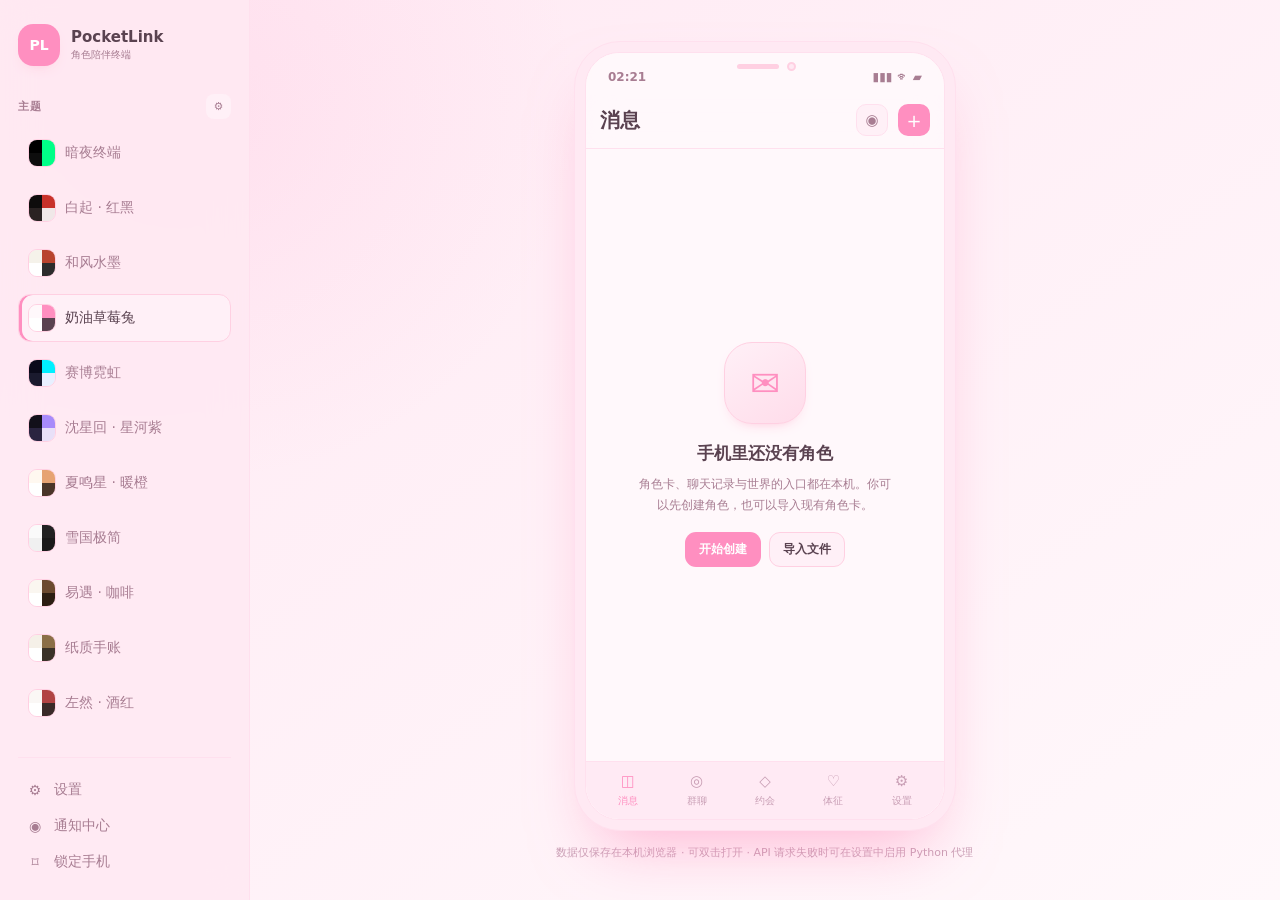
==== commit 3bd134fb: "Deploy PocketLink AI companion app" ====
--- a/index.html
+++ b/index.html
@@ -22,7 +22,7 @@
     .initial-skeleton i:first-child{width:58%;height:28px}
     @keyframes sk{to{background-position:-200% 0}}
   </style>
-  <link rel="stylesheet" href="styles.css?v=4">
+  <link rel="stylesheet" href="styles.css?v=7">
 </head>
 <body data-theme="strawberry">
   <div class="desktop-shell">
@@ -87,6 +87,6 @@
   <div id="modal" class="modal hidden" role="dialog" aria-modal="true"></div>
   <div id="toasts" class="toasts"></div>
   <input id="globalFileInput" class="hidden" type="file">
-  <script src="app.js?v=4" defer></script>
+  <script src="app.js?v=7" defer></script>
 </body>
 </html>
--- a/styles.css
+++ b/styles.css
@@ -2138,6 +2138,45 @@
 
 .memory-line strong {
   color: var(--acc);
+}
+
+.memory-item {
+  display: grid;
+  grid-template-columns: 28px minmax(0, 1fr) 32px;
+  align-items: center;
+  gap: 8px;
+  padding: 8px 0;
+  border-top: 1px solid var(--line);
+}
+
+.memory-type {
+  display: grid;
+  place-items: center;
+  width: 28px;
+  height: 28px;
+  border-radius: 9px;
+  background: color-mix(in srgb, var(--acc) 12%, var(--panel2));
+  color: var(--acc);
+}
+
+.memory-item-main {
+  min-width: 0;
+}
+
+.memory-item-main strong,
+.memory-item-main small {
+  display: block;
+}
+
+.memory-item-main strong {
+  font-size: 10.5px;
+  line-height: 1.45;
+}
+
+.memory-item-main small {
+  margin-top: 3px;
+  color: var(--dim);
+  font-size: 8.5px;
 }
 
 .notification + .notification {
@@ -2571,6 +2610,86 @@
   --shadow-bubble: 0 1px 2px rgba(0,0,0,.04);
 }
 
+/* 角色主题：夏鸣星 · 暖橙 */
+[data-theme="xiamingxing"] {
+  --bg:#fff8f0;--bg2:#fff0e0;
+  --panel:#fff5ec;--panel2:#fff9f4;--pop:#ffe7cf;
+  --line:#f0dcc8;--line2:#e0c8b0;
+  --fg:#4a3528;--dim:#a0846c;--faint:#c8b498;
+  --acc:#e6a372;--acc2:#f0c8a0;
+  --ok:#6dbb88;--warn:#e2a63c;--err:#e5564b;
+  --me:linear-gradient(135deg,#f0c8a0,#e6a372);--me-fg:#fff;
+  --bubble:#fff;
+  --radius:24px;--radius-bubble:16px;
+  --font:"PingFang SC","Hiragino Sans GB","Microsoft YaHei",system-ui,sans-serif;
+  --shadow:0 24px 54px -30px rgba(190,116,56,.30);
+  --shadow-bubble:0 5px 16px -13px rgba(190,116,56,.45);
+}
+
+/* 角色主题：左然 · 酒红 */
+[data-theme="zuoran"] {
+  --bg:#faf7f5;--bg2:#f5eee8;
+  --panel:#fdfaf8;--panel2:#f8f2ee;--pop:#f0e0dc;
+  --line:#e0d0c8;--line2:#c8b0a8;
+  --fg:#3a2a28;--dim:#8a6a68;--faint:#b09898;
+  --acc:#b14444;--acc2:#c96a6a;
+  --ok:#5f9d72;--warn:#e2a63c;--err:#b84444;
+  --me:#b14444;--me-fg:#fff;
+  --bubble:#fff;
+  --radius:12px;--radius-bubble:8px;
+  --font:"PingFang SC","Hiragino Sans GB","Microsoft YaHei",system-ui,sans-serif;
+  --shadow:0 12px 34px -26px rgba(90,45,42,.25);
+  --shadow-bubble:0 3px 12px -10px rgba(90,45,42,.32);
+}
+
+/* 角色主题：沈星回 · 星河紫 */
+[data-theme="shenxinghui"] {
+  --bg:#12101a;--bg2:#1a1628;
+  --panel:#1e1a30;--panel2:#262040;--pop:#302852;
+  --line:#3a3050;--line2:#504070;
+  --fg:#e8e0f8;--dim:#9a8ab8;--faint:#6a5a88;
+  --acc:#a78bfa;--acc2:#8b6cf0;
+  --ok:#6ee7b7;--warn:#e2a63c;--err:#ff5c7a;
+  --me:linear-gradient(135deg,#8b6cf0,#a78bfa);--me-fg:#fff;
+  --bubble:#2a2440;
+  --radius:16px;--radius-bubble:14px;
+  --font:"PingFang SC","Hiragino Sans GB","Microsoft YaHei",system-ui,sans-serif;
+  --shadow:0 28px 64px -30px rgba(83,52,170,.72);
+  --shadow-bubble:0 6px 20px -14px rgba(139,108,240,.70);
+}
+
+/* 角色主题：易遇 · 咖啡 */
+[data-theme="yiyu"] {
+  --bg:#faf6f0;--bg2:#f2e8dc;
+  --panel:#fdfaf6;--panel2:#f7f0e6;--pop:#eadcc8;
+  --line:#e0d0bc;--line2:#c8b094;
+  --fg:#2c1e12;--dim:#7a5c3c;--faint:#a88a68;
+  --acc:#6b4a2f;--acc2:#a67c52;
+  --ok:#6f9a69;--warn:#e2a63c;--err:#a94e3c;
+  --me:linear-gradient(135deg,#a67c52,#6b4a2f);--me-fg:#fff;
+  --bubble:#fff;
+  --radius:10px;--radius-bubble:7px;
+  --font:"PingFang SC","Hiragino Sans GB","Microsoft YaHei",system-ui,sans-serif;
+  --shadow:0 14px 38px -30px rgba(72,48,28,.34);
+  --shadow-bubble:0 3px 12px -10px rgba(72,48,28,.38);
+}
+
+/* 角色主题：白起 · 红黑 */
+[data-theme="baiqi"] {
+  --bg:#0e0c0c;--bg2:#161212;
+  --panel:#1a1616;--panel2:#241e1e;--pop:#302626;
+  --line:#3a2828;--line2:#503838;
+  --fg:#f0e8e8;--dim:#a89090;--faint:#785858;
+  --acc:#c8322a;--acc2:#e05a50;
+  --ok:#58b77a;--warn:#e2a63c;--err:#ff4d4d;
+  --me:#c8322a;--me-fg:#fff;
+  --bubble:#2a2222;
+  --radius:8px;--radius-bubble:6px;
+  --font:"PingFang SC","Hiragino Sans GB","Microsoft YaHei",system-ui,sans-serif;
+  --shadow:0 28px 62px -30px rgba(125,20,17,.72);
+  --shadow-bubble:0 5px 18px -14px rgba(200,50,42,.62);
+}
+
 @media (max-width: 820px) {
   .desktop-shell {
     display: block;
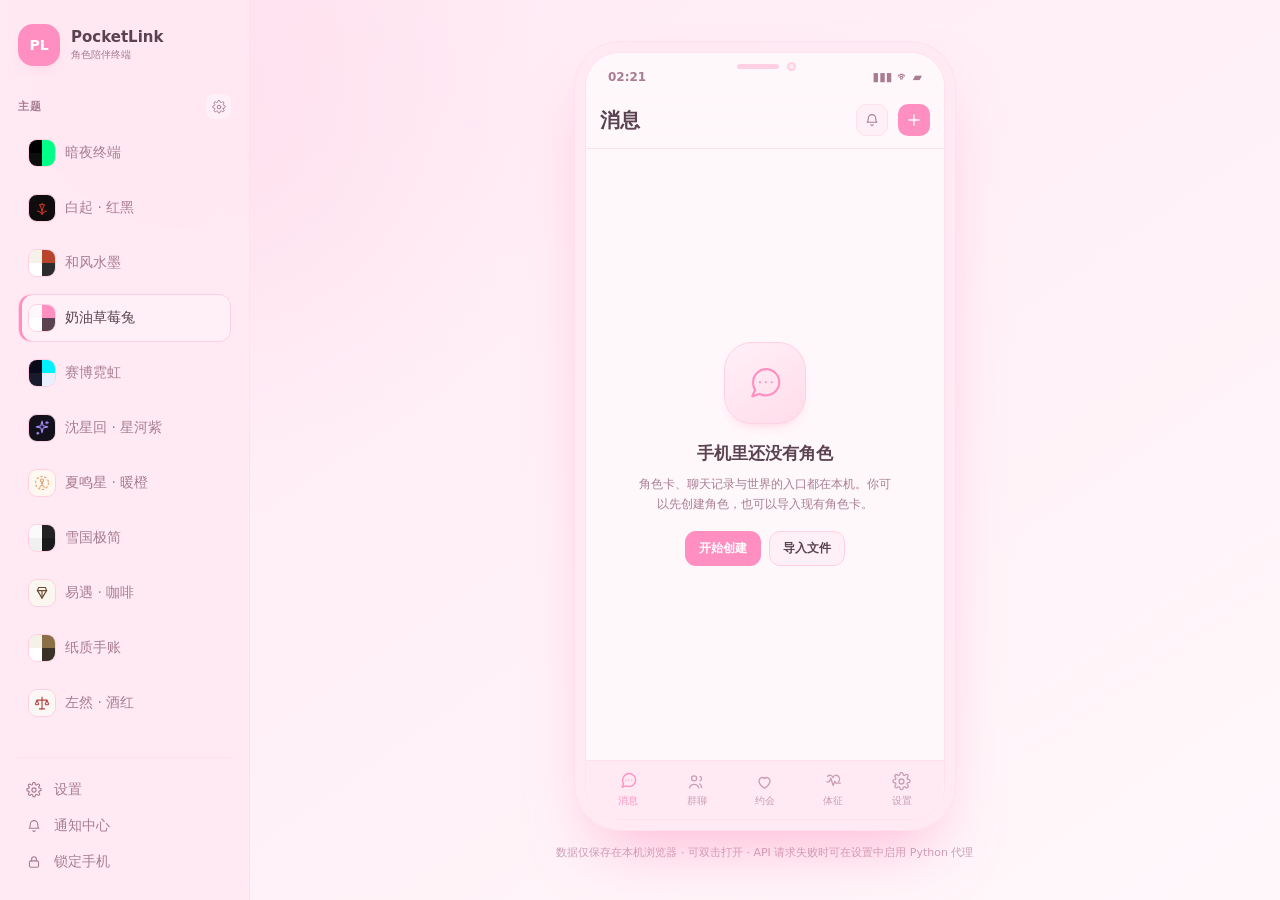
==== commit ba9bfeb4: "feat: 同步 PocketLink 功能更新与界面美化（v10） 相对线上 709cc3a 的全部改动：  功能 - 长期记忆与分级压缩：memories store（DB v2）、滚动摘要 re" ====
--- a/index.html
+++ b/index.html
@@ -22,7 +22,7 @@
     .initial-skeleton i:first-child{width:58%;height:28px}
     @keyframes sk{to{background-position:-200% 0}}
   </style>
-  <link rel="stylesheet" href="styles.css?v=7">
+  <link rel="stylesheet" href="styles.css?v=10">
 </head>
 <body data-theme="strawberry">
   <div class="desktop-shell">
@@ -37,14 +37,14 @@
       <div class="rail-section">
         <div class="rail-title">
           <span>主题</span>
-          <button class="mini-btn" data-action="open-theme-manager" title="主题管理">⚙</button>
+          <button class="mini-btn" data-action="open-theme-manager" title="主题管理" data-icon="settings"></button>
         </div>
         <div id="themeRailList" class="theme-rail-list"></div>
       </div>
       <div class="rail-section rail-footer">
-        <button class="rail-action" data-action="open-settings"><span>⚙</span>设置</button>
-        <button class="rail-action" data-action="open-notifications"><span>◉</span>通知中心</button>
-        <button class="rail-action" data-action="lock-app"><span>⌑</span>锁定手机</button>
+        <button class="rail-action" data-action="open-settings"><span data-icon="settings"></span>设置</button>
+        <button class="rail-action" data-action="open-notifications"><span data-icon="notification"></span>通知中心</button>
+        <button class="rail-action" data-action="lock-app"><span data-icon="lock"></span>锁定手机</button>
       </div>
     </aside>
 
@@ -65,11 +65,11 @@
           <div id="callOverlay" class="call-overlay hidden" aria-live="polite"></div>
           <div id="sleepOverlay" class="sleep-overlay hidden" aria-live="polite"></div>
           <nav id="bottomNav" class="bottom-nav" aria-label="主导航">
-            <button data-route="messages"><span>◫<i id="navUnread" class="nav-dot hidden"></i></span>消息</button>
-            <button data-route="groups"><span>◎</span>群聊</button>
-            <button data-route="dates"><span>◇</span>约会</button>
-            <button data-route="health"><span>♡</span>体征</button>
-            <button data-route="profile"><span>⚙</span>设置</button>
+            <button data-route="messages"><span data-icon="messages"><i id="navUnread" class="nav-dot hidden"></i></span>消息</button>
+            <button data-route="groups"><span data-icon="groups"></span>群聊</button>
+            <button data-route="dates"><span data-icon="dates"></span>约会</button>
+            <button data-route="health"><span data-icon="health"></span>体征</button>
+            <button data-route="profile"><span data-icon="settings"></span>设置</button>
           </nav>
         </div>
         <div id="lockScreen" class="lock-screen hidden">
@@ -87,6 +87,6 @@
   <div id="modal" class="modal hidden" role="dialog" aria-modal="true"></div>
   <div id="toasts" class="toasts"></div>
   <input id="globalFileInput" class="hidden" type="file">
-  <script src="app.js?v=7" defer></script>
+  <script src="app.js?v=10" defer></script>
 </body>
 </html>
--- a/styles.css
+++ b/styles.css
@@ -598,6 +598,15 @@
 .chat-avatar {
   width: 46px;
   height: 46px;
+  overflow: hidden;
+  line-height: 1;
+  text-align: center;
+}
+
+/* 群聊头像同时显示两位成员的首字，需要更小的字号才放得下 */
+.chat-avatar.stack-two {
+  font-size: 14px;
+  letter-spacing: -.02em;
 }
 
 .avatar {
@@ -2610,84 +2619,406 @@
   --shadow-bubble: 0 1px 2px rgba(0,0,0,.04);
 }
 
-/* 角色主题：夏鸣星 · 暖橙 */
+/* ==========================================================================
+   五个角色主题 · 独立视觉语言
+   每套主题拥有：专属字体栈 / 圆角逻辑 / 材质阴影 / 背景装饰层 / 符号语汇
+   六个基础主题不受影响。
+   ========================================================================== */
+
+/* 角色主题：夏鸣星 · 暖橙 —— 「橘子汽水与六出花」
+   视觉命题：夏日气泡的轻盈 + 音乐剧舞台的光斑 + 白切黑的暗涌
+   字体：圆润人文无衬线，字距略松，像舞台报幕
+   圆角：大圆角（汽水气泡感）；阴影极轻（漂浮感） */
 [data-theme="xiamingxing"] {
-  --bg:#fff8f0;--bg2:#fff0e0;
-  --panel:#fff5ec;--panel2:#fff9f4;--pop:#ffe7cf;
-  --line:#f0dcc8;--line2:#e0c8b0;
-  --fg:#4a3528;--dim:#a0846c;--faint:#c8b498;
-  --acc:#e6a372;--acc2:#f0c8a0;
-  --ok:#6dbb88;--warn:#e2a63c;--err:#e5564b;
-  --me:linear-gradient(135deg,#f0c8a0,#e6a372);--me-fg:#fff;
+  --bg:#fff8f0;--bg2:#ffefdd;
+  --panel:#fff6ee;--panel2:#fffaF5;--pop:#ffe3c6;
+  --line:#f3ddc6;--line2:#e4c9aa;
+  --fg:#4a3428;--dim:#9c7f66;--faint:#c9b39a;
+  --acc:#e6a372;--acc2:#f2c9a2;
+  /* 暗涌色：白切黑的那一层，用在强调描边与深层投影 */
+  --deep:#8a4f2c;
+  --ok:#6cbb8a;--warn:#e2a63c;--err:#e5564b;
+  --me:linear-gradient(135deg,#f4cba4,#e6a372);--me-fg:#fff;
   --bubble:#fff;
-  --radius:24px;--radius-bubble:16px;
-  --font:"PingFang SC","Hiragino Sans GB","Microsoft YaHei",system-ui,sans-serif;
-  --shadow:0 24px 54px -30px rgba(190,116,56,.30);
-  --shadow-bubble:0 5px 16px -13px rgba(190,116,56,.45);
-}
-
-/* 角色主题：左然 · 酒红 */
+  --radius:26px;--radius-bubble:17px;
+  /* 字体：圆体（音乐剧的明亮、少年感的圆润收笔） */
+  --font:"HarmonyOS Sans SC","MiSans","PingFang SC","Hiragino Sans GB","Microsoft YaHei",system-ui,sans-serif;
+  --letter:.012em;
+  --shadow:0 22px 50px -30px rgba(186,112,54,.30);
+  --shadow-bubble:0 5px 16px -13px rgba(186,112,54,.42);
+  /* 背景装饰层：汽水气泡 + 舞台柔光 */
+  --deco-a:radial-gradient(circle 3px at 12% 18%, color-mix(in srgb,var(--acc) 55%,transparent), transparent 60%);
+  --deco-b:radial-gradient(circle 2px at 78% 34%, color-mix(in srgb,var(--acc2) 70%,transparent), transparent 60%);
+  --deco-c:radial-gradient(circle 4px at 62% 82%, color-mix(in srgb,var(--acc) 38%,transparent), transparent 60%);
+  --deco-d:radial-gradient(120% 70% at 82% -8%, color-mix(in srgb,var(--acc) 20%,transparent), transparent 62%);
+  --me-tint:linear-gradient(135deg, color-mix(in srgb,var(--acc) 9%,transparent), transparent 60%);
+}
+
+/* 角色主题：左然 · 酒红 —— 「白梅与天平」
+   视觉命题：法度、克制的理性秩序 + 白梅的清冷 + 一点知性的书卷气
+   字体：衬线体（法典与卷宗）；字距收紧，一丝不苟
+   圆角：小圆角近直角（直线、准则、卡尺）；阴影干净利落 */
 [data-theme="zuoran"] {
-  --bg:#faf7f5;--bg2:#f5eee8;
-  --panel:#fdfaf8;--panel2:#f8f2ee;--pop:#f0e0dc;
-  --line:#e0d0c8;--line2:#c8b0a8;
-  --fg:#3a2a28;--dim:#8a6a68;--faint:#b09898;
-  --acc:#b14444;--acc2:#c96a6a;
+  --bg:#faf7f5;--bg2:#f4ebe5;
+  --panel:#fdfbf9;--panel2:#f7f1ec;--pop:#ecddd6;
+  --line:#e2d2c9;--line2:#c6ab9f;
+  --fg:#382724;--dim:#84655f;--faint:#ae9490;
+  --acc:#b14444;--acc2:#d08989;
+  /* 天平金：用于刻度线、分隔与徽记细节，最克制的一点暖 */
+  --deep:#2e2020;--metal:#a98a52;
   --ok:#5f9d72;--warn:#e2a63c;--err:#b84444;
-  --me:#b14444;--me-fg:#fff;
+  --me:linear-gradient(135deg,#b14444,#8f3232);--me-fg:#fff;
   --bubble:#fff;
-  --radius:12px;--radius-bubble:8px;
-  --font:"PingFang SC","Hiragino Sans GB","Microsoft YaHei",system-ui,sans-serif;
-  --shadow:0 12px 34px -26px rgba(90,45,42,.25);
-  --shadow-bubble:0 3px 12px -10px rgba(90,45,42,.32);
-}
-
-/* 角色主题：沈星回 · 星河紫 */
+  --radius:9px;--radius-bubble:5px;
+  --font:"Source Han Serif SC","Noto Serif SC","Songti SC","STSong","SimSun",serif;
+  --letter:.004em;
+  --shadow:0 10px 30px -26px rgba(74,34,32,.30);
+  --shadow-bubble:0 2px 9px -8px rgba(74,34,32,.30);
+  /* 背景装饰层：极淡的格纸 + 一枚梅枝影 */
+  --deco-a:repeating-linear-gradient(0deg, color-mix(in srgb,var(--line2) 16%,transparent) 0 1px, transparent 1px 26px);
+  --deco-b:radial-gradient(circle 2px at 88% 12%, color-mix(in srgb,var(--acc) 26%,transparent), transparent 62%);
+  --deco-c:radial-gradient(90% 60% at 4% 96%, color-mix(in srgb,var(--metal) 14%,transparent), transparent 66%);
+  --deco-d:none;
+  --me-tint:none;
+}
+
+/* 角色主题：沈星回 · 星河紫 —— 「星辰与光」
+   视觉命题：深空、王子与圣剑 + 安静到近乎危险的通透
+   字体：无衬线，字距微开（呼吸感、星空的疏阔）
+   圆角：中等圆角；阴影带光的辉散（nebula glow）
+   注意：这是深色主题，文字对比度必须充足 */
 [data-theme="shenxinghui"] {
-  --bg:#12101a;--bg2:#1a1628;
-  --panel:#1e1a30;--panel2:#262040;--pop:#302852;
-  --line:#3a3050;--line2:#504070;
-  --fg:#e8e0f8;--dim:#9a8ab8;--faint:#6a5a88;
-  --acc:#a78bfa;--acc2:#8b6cf0;
+  --bg:#0f0d1b;--bg2:#161229;
+  --panel:#1b1630;--panel2:#221b3d;--pop:#2c2350;
+  --line:#332a55;--line2:#4a3d78;
+  --fg:#ece5fb;--dim:#a294c4;--faint:#6f5f96;
+  --acc:#a78bfa;--acc2:#7d5cf0;
+  /* 星芒蓝白：圣剑与光 Evol 的高光色 */
+  --deep:#0a0814;--glow:#cfe0ff;
   --ok:#6ee7b7;--warn:#e2a63c;--err:#ff5c7a;
-  --me:linear-gradient(135deg,#8b6cf0,#a78bfa);--me-fg:#fff;
-  --bubble:#2a2440;
-  --radius:16px;--radius-bubble:14px;
-  --font:"PingFang SC","Hiragino Sans GB","Microsoft YaHei",system-ui,sans-serif;
-  --shadow:0 28px 64px -30px rgba(83,52,170,.72);
-  --shadow-bubble:0 6px 20px -14px rgba(139,108,240,.70);
-}
-
-/* 角色主题：易遇 · 咖啡 */
+  --me:linear-gradient(135deg,#7d5cf0,#a78bfa);--me-fg:#fff;
+  --bubble:#241d42;
+  --radius:15px;--radius-bubble:13px;
+  /* 字体：等宽技术感（观测者、星图与代码的冷静理性），与圆润的夏鸣星明确区分 */
+  --font:"JetBrains Mono","Cascadia Mono","DejaVu Sans Mono","Consolas","MiSans","PingFang SC",monospace;
+  --letter:.03em;
+  --shadow:0 26px 60px -30px rgba(70,44,160,.78);
+  --shadow-bubble:0 5px 20px -14px rgba(140,110,250,.66);
+  /* 背景装饰层：星野 + 银河辉光 + 高亮星芒 */
+  --deco-a:radial-gradient(circle 1.5px at 22% 14%, var(--glow), transparent 62%);
+  --deco-b:radial-gradient(circle 1px at 74% 26%, color-mix(in srgb,var(--glow) 80%,transparent), transparent 60%);
+  --deco-c:radial-gradient(circle 2px at 46% 72%, color-mix(in srgb,var(--acc) 85%,transparent), transparent 62%);
+  --deco-d:radial-gradient(90% 60% at 84% 4%, color-mix(in srgb,var(--acc2) 26%,transparent), transparent 64%);
+  --me-tint:linear-gradient(135deg, color-mix(in srgb,var(--acc) 12%,transparent), transparent 62%);
+}
+
+/* 角色主题：易遇 · 灰咖 —— 「雨与钢笔」
+   视觉命题：铅灰的通透清冷 + 金融精英的料子质感 + 永远在下雨的世界
+   字体：无衬线 + 明显的字距（从容、留白、客气而疏离）
+   圆角：极小圆角（锋利、克制、西装直角）
+   深色补充：与夏鸣星暖橙、左然酒红形成明确的第三方位——中性偏冷 */
 [data-theme="yiyu"] {
-  --bg:#faf6f0;--bg2:#f2e8dc;
-  --panel:#fdfaf6;--panel2:#f7f0e6;--pop:#eadcc8;
-  --line:#e0d0bc;--line2:#c8b094;
-  --fg:#2c1e12;--dim:#7a5c3c;--faint:#a88a68;
-  --acc:#6b4a2f;--acc2:#a67c52;
+  --bg:#f4f3f1;--bg2:#e9e7e3;
+  --panel:#fbfaf9;--panel2:#f2f0ed;--pop:#e2ded7;
+  --line:#dbd7d0;--line2:#bdb7ad;
+  --fg:#2b2721;--dim:#6f6a61;--faint:#9d978c;
+  --acc:#5f564b;--acc2:#8d8375;
+  /* 皮革棕：玉坠平安锁与深棕皮革的暖点，只做极小面积点缀 */
+  --deep:#211d18;--leather:#7a5a3c;--ink:#1c1a16;
   --ok:#6f9a69;--warn:#e2a63c;--err:#a94e3c;
-  --me:linear-gradient(135deg,#a67c52,#6b4a2f);--me-fg:#fff;
+  --me:linear-gradient(135deg,#6b6155,#413b33);--me-fg:#fff;
   --bubble:#fff;
-  --radius:10px;--radius-bubble:7px;
-  --font:"PingFang SC","Hiragino Sans GB","Microsoft YaHei",system-ui,sans-serif;
-  --shadow:0 14px 38px -30px rgba(72,48,28,.34);
-  --shadow-bubble:0 3px 12px -10px rgba(72,48,28,.38);
-}
-
-/* 角色主题：白起 · 红黑 */
+  --radius:7px;--radius-bubble:5px;
+  /* 字体：楷体（书法与钢笔的笔锋感、文人书卷气），与其余四者拉开明显距离 */
+  --font:"Kaiti SC","STKaiti","KaiTi","楷体","Songti SC","SimSun",serif;
+  --letter:.05em;
+  --shadow:0 12px 34px -30px rgba(40,36,30,.40);
+  --shadow-bubble:0 2px 10px -9px rgba(40,36,30,.42);
+  /* 背景装饰层：斜向雨丝（极淡）+ 一点冷光 */
+  --deco-a:repeating-linear-gradient(112deg, color-mix(in srgb,var(--line2) 13%,transparent) 0 1px, transparent 1px 15px);
+  --deco-b:radial-gradient(120% 80% at 92% -10%, color-mix(in srgb,var(--acc) 10%,transparent), transparent 62%);
+  --deco-c:none;--deco-d:none;
+  --me-tint:none;
+}
+
+/* 角色主题：白起 · 红黑 —— 「风与银杏雨」
+   视觉命题：凌厉、危险、高对比 + 十六岁那场银杏雨的灼热温柔
+   字体：无衬线，字重更沉，字距收紧（攻击性、冲劲）
+   圆角：锐利小圆角；硬边高对比阴影；无柔化
+   深色主题：文字对比度必须充足 */
 [data-theme="baiqi"] {
-  --bg:#0e0c0c;--bg2:#161212;
-  --panel:#1a1616;--panel2:#241e1e;--pop:#302626;
-  --line:#3a2828;--line2:#503838;
-  --fg:#f0e8e8;--dim:#a89090;--faint:#785858;
-  --acc:#c8322a;--acc2:#e05a50;
+  --bg:#0d0b0b;--bg2:#151111;
+  --panel:#191515;--panel2:#221c1c;--pop:#2e2424;
+  --line:#392626;--line2:#553434;
+  --fg:#f4ecec;--dim:#b09494;--faint:#7d5b5b;
+  --acc:#cc3229;--acc2:#e86055;
+  /* 银杏黄：象征物银杏叶，作为高对比的第三色，极少量用于徽记与强调 */
+  --deep:#0a0808;--ginkgo:#e8b552;
   --ok:#58b77a;--warn:#e2a63c;--err:#ff4d4d;
-  --me:#c8322a;--me-fg:#fff;
-  --bubble:#2a2222;
-  --radius:8px;--radius-bubble:6px;
-  --font:"PingFang SC","Hiragino Sans GB","Microsoft YaHei",system-ui,sans-serif;
-  --shadow:0 28px 62px -30px rgba(125,20,17,.72);
-  --shadow-bubble:0 5px 18px -14px rgba(200,50,42,.62);
+  --me:linear-gradient(135deg,#cc3229,#8f1f19);--me-fg:#fff;
+  --bubble:#271f1f;
+  --radius:6px;--radius-bubble:4px;
+  /* 字体：窄体/压缩无衬线 + 负字距（锋利、肃杀、行动力），与夏鸣星的圆润正相反 */
+  --font:"Roboto Condensed","Arial Narrow","DejaVu Sans Condensed","HarmonyOS Sans SC","MiSans","PingFang SC",sans-serif;
+  --letter:-.01em;
+  --shadow:0 26px 58px -30px rgba(150,26,20,.80);
+  --shadow-bubble:0 4px 18px -14px rgba(204,50,41,.60);
+  /* 背景装饰层：斜切风痕 + 银杏叶落影 + 炽红辉光 */
+  --deco-a:repeating-linear-gradient(102deg, color-mix(in srgb,var(--acc) 9%,transparent) 0 1px, transparent 1px 30px);
+  --deco-b:radial-gradient(60% 40% at 96% 2%, color-mix(in srgb,var(--acc) 20%,transparent), transparent 66%);
+  --deco-c:radial-gradient(circle 2px at 18% 78%, color-mix(in srgb,var(--ginkgo) 42%,transparent), transparent 62%);
+  --deco-d:radial-gradient(circle 3px at 66% 60%, color-mix(in srgb,var(--acc) 24%,transparent), transparent 64%);
+  --me-tint:linear-gradient(135deg, color-mix(in srgb,var(--acc) 12%,transparent), transparent 64%);
+}
+
+/* ---------- 角色主题背景装饰层（仅五个角色主题生效） ---------- */
+/* 用 body 的固定伪元素叠加装饰，避免影响任何布局与滚动 */
+body::before {
+  position: fixed;
+  z-index: 0;
+  inset: 0;
+  pointer-events: none;
+  content: "";
+  opacity: 0;
+  transition: opacity .35s ease;
+}
+
+html:has(body[data-theme="xiamingxing"]) body::before,
+html:has(body[data-theme="zuoran"]) body::before,
+html:has(body[data-theme="shenxinghui"]) body::before,
+html:has(body[data-theme="yiyu"]) body::before,
+html:has(body[data-theme="baiqi"]) body::before {
+  opacity: 1;
+  background-image: var(--deco-a), var(--deco-b), var(--deco-c), var(--deco-d);
+}
+
+/* 沉浸主题：手机屏幕内部也铺一层很淡的装饰，让"皮肤感"进入机身 */
+.phone-screen::before {
+  position: absolute;
+  z-index: 0;
+  inset: 0;
+  pointer-events: none;
+  content: "";
+  opacity: 0;
+  background-image: var(--deco-a), var(--deco-b), var(--deco-c);
+  transition: opacity .35s ease;
+}
+
+html:has(body[data-theme="xiamingxing"]) .phone-screen::before,
+html:has(body[data-theme="zuoran"]) .phone-screen::before,
+html:has(body[data-theme="shenxinghui"]) .phone-screen::before,
+html:has(body[data-theme="yiyu"]) .phone-screen::before,
+html:has(body[data-theme="baiqi"]) .phone-screen::before {
+  opacity: .5;
+}
+
+/* 五个角色主题下的通用质感增强（不改变排版尺寸） */
+[data-theme="xiamingxing"] .theme-rail,
+[data-theme="zuoran"] .theme-rail,
+[data-theme="shenxinghui"] .theme-rail,
+[data-theme="yiyu"] .theme-rail,
+[data-theme="baiqi"] .theme-rail {
+  letter-spacing: var(--letter, 0);
+}
+
+[data-theme="zuoran"] .topbar-title,
+[data-theme="zuoran"] .section-heading strong,
+[data-theme="zuoran"] .surface-title strong {
+  letter-spacing: .01em;
+}
+
+/* 左然：天平刻度线 —— 顶栏下方一条极细的金属刻度 */
+[data-theme="zuoran"] .topbar {
+  border-bottom-color: color-mix(in srgb, var(--metal) 34%, var(--line));
+}
+
+[data-theme="zuoran"] .surface {
+  border-color: color-mix(in srgb, var(--metal) 22%, var(--line));
+}
+
+/* 白起：顶栏一条炽红切边，强化凌厉感 */
+[data-theme="baiqi"] .topbar {
+  border-bottom-color: color-mix(in srgb, var(--acc) 42%, var(--line));
+}
+
+/* 沈星回：气泡带一点星尘辉光边 */
+[data-theme="shenxinghui"] .bubble {
+  border-color: color-mix(in srgb, var(--acc) 24%, var(--line));
+}
+
+/* 夏鸣星：我方气泡保留渐变，但加一层高光，像汽水表面 */
+[data-theme="xiamingxing"] .msg.me .bubble {
+  box-shadow: var(--shadow-bubble), inset 0 1px 0 rgba(255,255,255,.32);
+}
+
+/* ---------- 图标基础样式 ---------- */
+/* 内联 SVG 图标跟随 currentColor，天然适配任何主题 */
+.icon-btn svg,
+.rail-action svg,
+.mini-btn svg,
+.menu-icon svg,
+.dashboard-icon svg,
+.content-resource-icon svg,
+.empty-illustration svg,
+.memory-type svg,
+.bottom-nav button svg {
+  display: block;
+}
+
+.bottom-nav button span > svg {
+  width: 19px;
+  height: 19px;
+}
+
+.rail-action span > svg {
+  width: 16px;
+  height: 16px;
+}
+
+.mini-btn svg {
+  width: 14px;
+  height: 14px;
+}
+
+.menu-icon svg {
+  width: 19px;
+  height: 19px;
+}
+
+.dashboard-icon svg {
+  width: 18px;
+  height: 18px;
+}
+
+.content-resource-icon svg {
+  width: 18px;
+  height: 18px;
+}
+
+.empty-illustration svg {
+  width: 38px;
+  height: 38px;
+  stroke-width: 1.35;
+}
+
+.memory-type svg {
+  width: 15px;
+  height: 15px;
+}
+
+.icon-btn svg {
+  width: 16px;
+  height: 16px;
+}
+
+.icon-btn.primary svg {
+  width: 18px;
+  height: 18px;
+}
+
+/* 底部导航：选中项图标轻微上浮，配合颜色变化 */
+.bottom-nav button.active span > svg {
+  transform: translateY(-1px);
+}
+
+.bottom-nav button span > svg {
+  transition: transform .18s ease;
+}
+
+/* ---------- 主题徽记样式 ---------- */
+.theme-swatch-emblem {
+  display: grid;
+  grid-template-columns: 1fr;
+  place-items: center;
+  border-radius: 9px;
+}
+
+.theme-swatch-emblem svg {
+  width: 18px;
+  height: 18px;
+}
+
+.theme-emblem {
+  display: block;
+}
+
+/* 主题卡预览：角色主题走"装饰底 + 徽记"的构图 */
+.theme-preview-emblem {
+  position: relative;
+  display: block;
+  grid-template-columns: none;
+  height: 60px;
+  padding: 0;
+}
+
+.theme-preview-emblem-mark {
+  position: absolute;
+  inset: 0;
+  display: grid;
+  place-items: center;
+}
+
+.theme-preview-emblem-mark svg {
+  width: 30px;
+  height: 30px;
+  stroke-width: 1.35;
+}
+
+.theme-preview-chips {
+  position: absolute;
+  right: 7px;
+  bottom: 7px;
+  display: grid;
+  grid-template-columns: repeat(3, 9px);
+  gap: 3px;
+}
+
+.theme-preview-chips i {
+  display: block;
+  height: 9px;
+  border-radius: 3px;
+  border: 1px solid rgb(0 0 0 / .06);
+}
+
+/* 按主题给主题卡预览上色与装饰，让选择器本身也"有皮肤" */
+.theme-card[data-theme-id="xiamingxing"] .theme-preview-emblem {
+  background:
+    radial-gradient(circle 2px at 22% 30%, color-mix(in srgb,#e6a372 55%,transparent), transparent 60%),
+    radial-gradient(circle 3px at 74% 66%, color-mix(in srgb,#f0c8a0 60%,transparent), transparent 62%),
+    linear-gradient(140deg,#fff6ee,#ffe3c6);
+  color: #e6a372;
+}
+
+.theme-card[data-theme-id="zuoran"] .theme-preview-emblem {
+  background:
+    repeating-linear-gradient(0deg, color-mix(in srgb,#c6ab9f 18%,transparent) 0 1px, transparent 1px 13px),
+    linear-gradient(140deg,#fdfbf9,#f0e2db);
+  color: #b14444;
+}
+
+.theme-card[data-theme-id="shenxinghui"] .theme-preview-emblem {
+  background:
+    radial-gradient(circle 1.5px at 26% 28%, #cfe0ff, transparent 62%),
+    radial-gradient(circle 1px at 70% 62%, color-mix(in srgb,#a78bfa 80%,transparent), transparent 60%),
+    radial-gradient(80% 70% at 84% 6%, color-mix(in srgb,#7d5cf0 34%,transparent), transparent 64%),
+    linear-gradient(140deg,#1b1630,#120f22);
+  color: #a78bfa;
+}
+
+.theme-card[data-theme-id="yiyu"] .theme-preview-emblem {
+  background:
+    repeating-linear-gradient(112deg, color-mix(in srgb,#bdb7ad 15%,transparent) 0 1px, transparent 1px 9px),
+    linear-gradient(140deg,#fbfaf9,#e6e3de);
+  color: #5f564b;
+}
+
+.theme-card[data-theme-id="baiqi"] .theme-preview-emblem {
+  background:
+    repeating-linear-gradient(102deg, color-mix(in srgb,#cc3229 12%,transparent) 0 1px, transparent 1px 16px),
+    radial-gradient(60% 50% at 92% 4%, color-mix(in srgb,#cc3229 26%,transparent), transparent 66%),
+    radial-gradient(circle 2px at 20% 76%, color-mix(in srgb,#e8b552 45%,transparent), transparent 62%),
+    linear-gradient(140deg,#191515,#0d0b0b);
+  color: #e86055;
 }
 
 @media (max-width: 820px) {
@@ -2845,3 +3176,140 @@
     transition-duration: .01ms !important;
   }
 }
+
+/* ==========================================================================
+   图标补齐与聊天区降噪
+   --------------------------------------------------------------------------
+   1. 上一轮的内联 SVG 图标替换只覆盖了一部分位置，聊天页、设置页与通话浮层
+      仍然混着 ◉ ☎ ▣ ➤ ＋ × 等裸符号。这些字符的字重、基线与 SVG 描边不一致，
+      在同一排按钮里尤其明显。下面补齐所有新接入图标的尺寸规则。
+   2. 每条消息原本常驻一整排操作按钮（引用/复制/朗读/配图/短片/表情/重 roll/
+      编辑/删除）。手机上这排文字会盖过对话本身。长按气泡已经会弹出同一个
+      操作面板，所以这里默认收起，只在桌面端悬停时以浮层形式出现。
+   ========================================================================== */
+
+/* ---------- 新接入图标的统一尺寸 ---------- */
+.composer-btn svg,
+.send-btn svg {
+  display: block;
+  width: 18px;
+  height: 18px;
+}
+
+.send-btn svg {
+  width: 19px;
+  height: 19px;
+}
+
+.pin-mark svg {
+  width: 11px;
+  height: 11px;
+}
+
+.voice-play svg {
+  width: 15px;
+  height: 15px;
+}
+
+.spark svg {
+  width: 12px;
+  height: 12px;
+}
+
+.location-map svg {
+  width: 18px;
+  height: 18px;
+}
+
+.reply-banner > svg {
+  flex: 0 0 auto;
+  width: 12px;
+  height: 12px;
+}
+
+.reply-banner button svg {
+  display: block;
+  width: 11px;
+  height: 11px;
+}
+
+.transfer-icon svg {
+  width: 19px;
+  height: 19px;
+}
+
+.drag-handle svg {
+  display: block;
+  width: 14px;
+  height: 14px;
+}
+
+.memory-card-pattern svg {
+  width: 34px;
+  height: 34px;
+  stroke-width: 1.3;
+}
+
+.menu-item > span:last-child svg,
+.menu-chevron svg {
+  display: block;
+  width: 14px;
+  height: 14px;
+  opacity: .72;
+}
+
+.call-control svg {
+  display: block;
+  width: 20px;
+  height: 20px;
+}
+
+.call-text-form button svg {
+  display: block;
+  width: 16px;
+  height: 16px;
+}
+
+/* ---------- 消息操作：默认收起，桌面端悬停浮现 ---------- */
+.msg {
+  position: relative;
+}
+
+.msg-actions {
+  display: none;
+}
+
+@media (hover: hover) and (pointer: fine) {
+  .msg:hover .msg-actions,
+  .msg:focus-within .msg-actions {
+    position: absolute;
+    top: -6px;
+    right: 6px;
+    z-index: 4;
+    display: flex;
+    margin: 0;
+    padding: 3px 5px;
+    border: 1px solid var(--line);
+    border-radius: 10px;
+    background: color-mix(in srgb, var(--panel2) 97%, transparent);
+    box-shadow: 0 8px 22px -14px rgba(0, 0, 0, .55);
+  }
+}
+
+/* ---------- 群聊判定条：降噪，不与对话抢视觉焦点 ---------- */
+.group-check {
+  margin: 8px 12px 0;
+  padding: 7px 10px;
+  border: 1px solid var(--line);
+  border-left: 2px solid color-mix(in srgb, var(--acc) 40%, var(--line));
+  border-radius: 10px;
+  background: color-mix(in srgb, var(--panel) 62%, transparent);
+  color: var(--faint);
+  font-size: 9px;
+  line-height: 1.55;
+}
+
+.group-check strong {
+  color: var(--dim);
+  font-weight: 600;
+}
